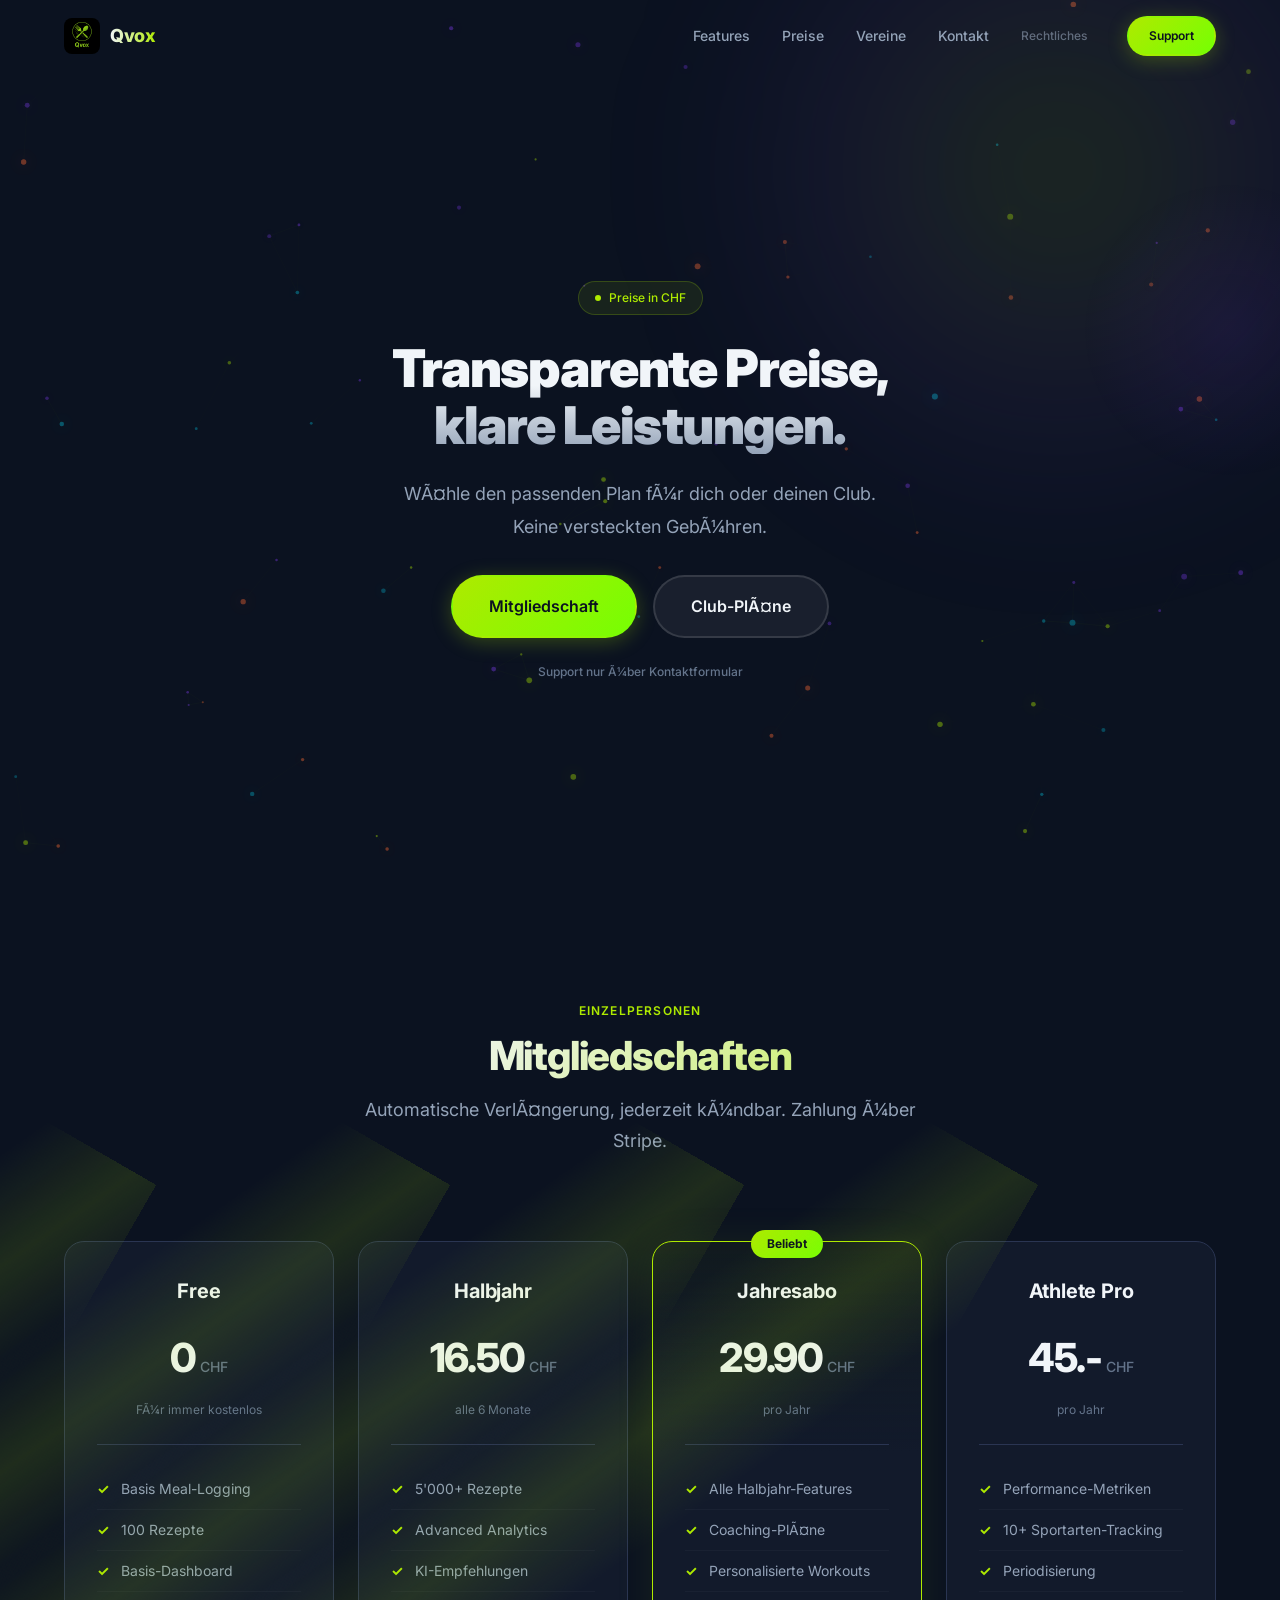
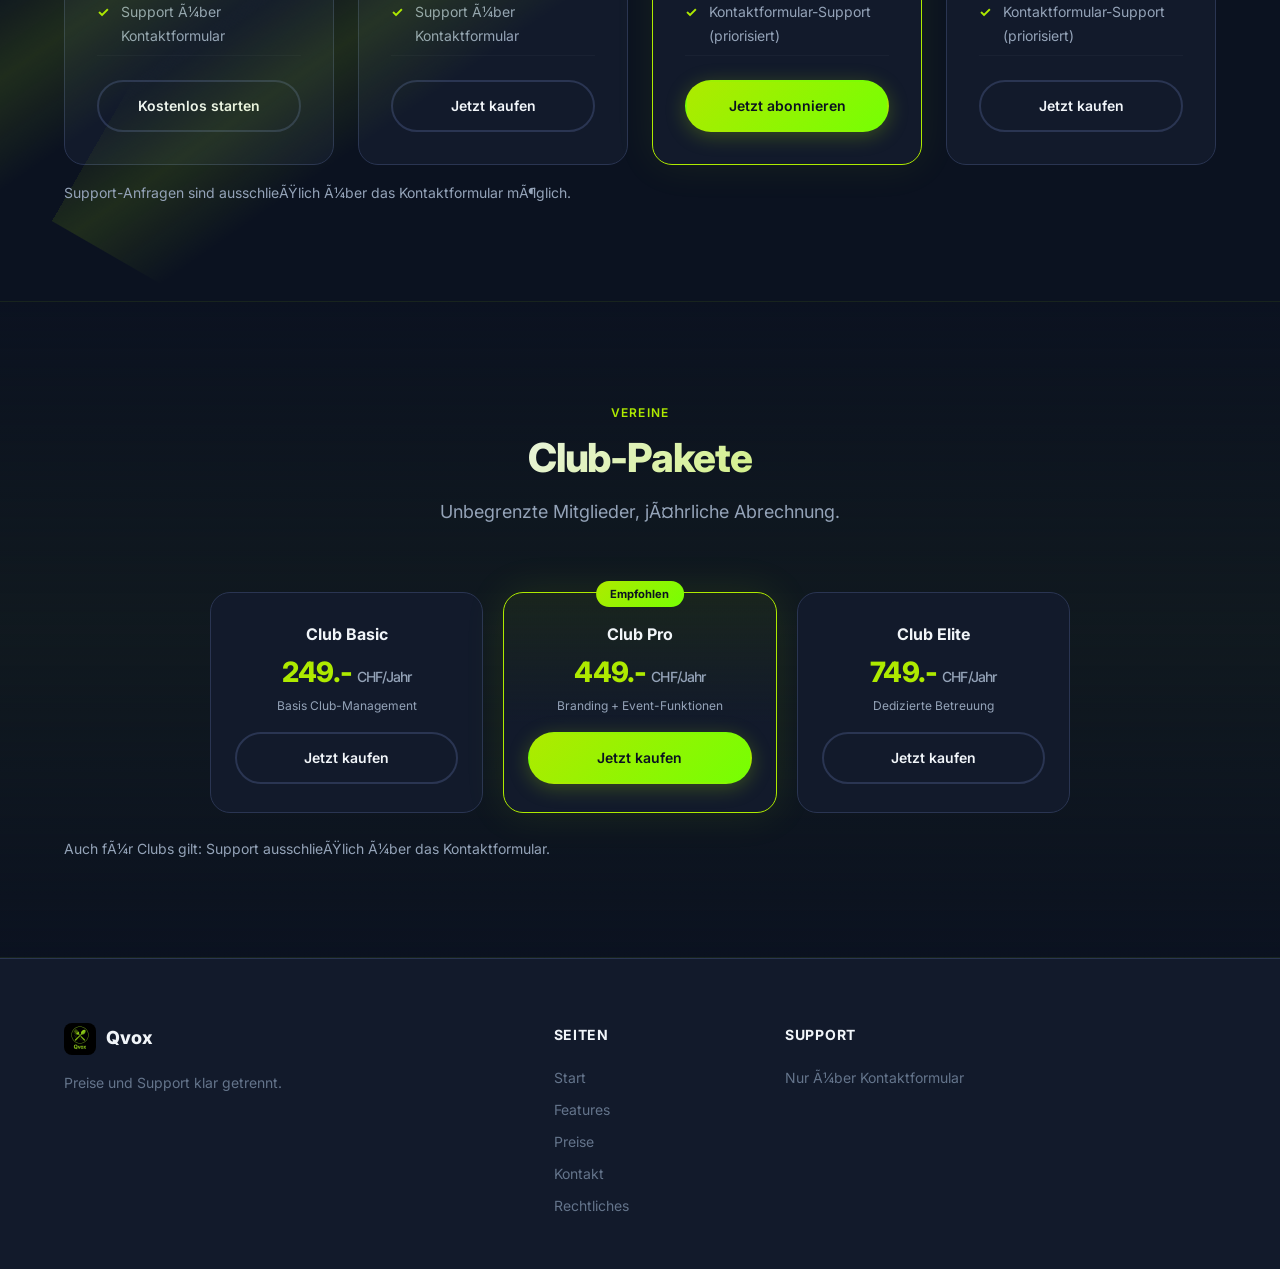
==== preise/index.html @ 5bddcb5d "Use clean /preise/ URL and redirect old preise.html" ====
﻿<!doctype html>
<html lang="de">
<head>
  <meta charset="utf-8" />
  <meta name="viewport" content="width=device-width,initial-scale=1" />
  <title>Qvox Preise - PlÃ¤ne fÃ¼r Einzelpersonen und Clubs</title>
  <meta name="description" content="Qvox PreisÃ¼bersicht mit Free, Jahresplan, Athlete Pro und Club-Paketen. Transparente CHF-Preise und Stripe-Zahlung." />
  <link rel="canonical" href="https://qvox.ch/preise/" />
  <link rel="apple-touch-icon" href="qvox_logo.png" />
  <link rel="preconnect" href="https://fonts.googleapis.com" />
  <link rel="preconnect" href="https://fonts.gstatic.com" crossorigin />
  <link href="https://fonts.googleapis.com/css2?family=Inter:wght@400;500;600;700;800;900&display=swap" rel="stylesheet" />
  <link rel="stylesheet" href="../styles.css" />
  <link rel="stylesheet" href="../styles-inline.css" />
</head>
<body>
<header class="header" id="top">
  <div class="container header__inner">
    <a href="../index.html" class="header__logo">
      <img src="../qvox_logo.png" alt="Qvox" class="header__logo-img" />
      <span class="header__logo-text">Qvox</span>
    </a>
    <nav class="header__nav" id="mainNav">
      <a href="../features.html">Features</a>
      <a href="../preise/">Preise</a>
      <a href="../index.html#clubs">Vereine</a>
      <a href="../kontakt.html">Kontakt</a>
      <a href="../rechtliches.html" class="nav-legal">Rechtliches</a>
    </nav>
    <a href="../kontakt.html#support-form" class="btn btn--sm btn--primary header__cta">Support</a>
    <button class="header__burger" id="navToggle" aria-label="MenÃ¼ Ã¶ffnen">
      <span></span><span></span><span></span>
    </button>
  </div>
</header>

<main>
<section class="hero">
  <div class="hero__bg-glow"></div>
  <div class="container hero__inner">
    <div class="hero__content">
      <span class="hero__badge"><span class="hero__badge-dot"></span>Preise in CHF</span>
      <h1 class="hero__title">Transparente Preise,<br>klare Leistungen.</h1>
      <p class="hero__sub">WÃ¤hle den passenden Plan fÃ¼r dich oder deinen Club. Keine versteckten GebÃ¼hren.</p>
      <div class="hero__actions">
        <a href="#membership" class="btn btn--primary btn--lg">Mitgliedschaft</a>
        <a href="#clubs" class="btn btn--ghost btn--lg">Club-PlÃ¤ne</a>
      </div>
      <p class="hero__trust">Support nur Ã¼ber Kontaktformular</p>
    </div>
  </div>
</section>

<section id="membership" class="pricing section">
  <div class="container">
    <div class="section__head reveal">
      <span class="section__eyebrow">Einzelpersonen</span>
      <h2 class="section__title">Mitgliedschaften</h2>
      <p class="section__sub">Automatische VerlÃ¤ngerung, jederzeit kÃ¼ndbar. Zahlung Ã¼ber Stripe.</p>
    </div>

    <div class="pricing__grid">
      <div class="price-card reveal">
        <div class="price-card__head">
          <h3>Free</h3>
          <div class="price-card__price"><span class="price-card__amount">0</span><span class="price-card__currency">CHF</span></div>
          <p class="price-card__period">FÃ¼r immer kostenlos</p>
        </div>
        <ul class="price-card__features">
          <li>Basis Meal-Logging</li>
          <li>100 Rezepte</li>
          <li>Basis-Dashboard</li>
          <li>Support Ã¼ber Kontaktformular</li>
        </ul>
        <a href="https://qvox.ch/app/" class="btn btn--outline btn--block">Kostenlos starten</a>
      </div>

      <div class="price-card reveal">
        <div class="price-card__head">
          <h3>Halbjahr</h3>
          <div class="price-card__price"><span class="price-card__amount">16.50</span><span class="price-card__currency">CHF</span></div>
          <p class="price-card__period">alle 6 Monate</p>
        </div>
        <ul class="price-card__features">
          <li>5'000+ Rezepte</li>
          <li>Advanced Analytics</li>
          <li>KI-Empfehlungen</li>
          <li>Support Ã¼ber Kontaktformular</li>
        </ul>
        <a href="https://buy.stripe.com/aFa7sE4rUcBccEdaPtfMA00" target="_blank" rel="noopener" class="btn btn--outline btn--block">Jetzt kaufen</a>
      </div>

      <div class="price-card price-card--featured reveal">
        <span class="price-card__badge">Beliebt</span>
        <div class="price-card__head">
          <h3>Jahresabo</h3>
          <div class="price-card__price"><span class="price-card__amount">29.90</span><span class="price-card__currency">CHF</span></div>
          <p class="price-card__period">pro Jahr</p>
        </div>
        <ul class="price-card__features">
          <li>Alle Halbjahr-Features</li>
          <li>Coaching-PlÃ¤ne</li>
          <li>Personalisierte Workouts</li>
          <li>Kontaktformular-Support (priorisiert)</li>
        </ul>
        <a href="https://buy.stripe.com/9B63co9MeeJk33D4r5fMA06" target="_blank" rel="noopener" class="btn btn--primary btn--block">Jetzt abonnieren</a>
      </div>

      <div class="price-card reveal">
        <div class="price-card__head">
          <h3>Athlete Pro</h3>
          <div class="price-card__price"><span class="price-card__amount">45.-</span><span class="price-card__currency">CHF</span></div>
          <p class="price-card__period">pro Jahr</p>
        </div>
        <ul class="price-card__features">
          <li>Performance-Metriken</li>
          <li>10+ Sportarten-Tracking</li>
          <li>Periodisierung</li>
          <li>Kontaktformular-Support (priorisiert)</li>
        </ul>
        <a href="https://buy.stripe.com/aFafZagaC30C5bLcXBfMA03" target="_blank" rel="noopener" class="btn btn--outline btn--block">Jetzt kaufen</a>
      </div>
    </div>

    <p class="pricing__support-note reveal">Support-Anfragen sind ausschlieÃŸlich Ã¼ber das Kontaktformular mÃ¶glich.</p>
  </div>
</section>

<section id="clubs" class="clubs section">
  <div class="container">
    <div class="section__head reveal">
      <span class="section__eyebrow">Vereine</span>
      <h2 class="section__title">Club-Pakete</h2>
      <p class="section__sub">Unbegrenzte Mitglieder, jÃ¤hrliche Abrechnung.</p>
    </div>

    <div class="clubs__pricing-cards">
      <div class="clubs__plan">
        <div class="clubs__plan-name">Club Basic</div>
        <div class="clubs__plan-price">249.- <span>CHF/Jahr</span></div>
        <div class="clubs__plan-sub">Basis Club-Management</div>
        <a href="https://buy.stripe.com/fZuaEQ1fIat48nX4r5fMA04" target="_blank" rel="noopener" class="btn btn--outline">Jetzt kaufen</a>
      </div>
      <div class="clubs__plan clubs__plan--featured">
        <div class="clubs__plan-badge">Empfohlen</div>
        <div class="clubs__plan-name">Club Pro</div>
        <div class="clubs__plan-price">449.- <span>CHF/Jahr</span></div>
        <div class="clubs__plan-sub">Branding + Event-Funktionen</div>
        <a href="https://buy.stripe.com/cNi14g3nQcBceMl3n1fMA05" target="_blank" rel="noopener" class="btn btn--primary">Jetzt kaufen</a>
      </div>
      <div class="clubs__plan">
        <div class="clubs__plan-name">Club Elite</div>
        <div class="clubs__plan-price">749.- <span>CHF/Jahr</span></div>
        <div class="clubs__plan-sub">Dedizierte Betreuung</div>
        <a href="https://buy.stripe.com/4gMaEQ9Me44G6fPe1FfMA01" target="_blank" rel="noopener" class="btn btn--outline">Jetzt kaufen</a>
      </div>
    </div>
    <p class="pricing__support-note reveal">Auch fÃ¼r Clubs gilt: Support ausschlieÃŸlich Ã¼ber das Kontaktformular.</p>
  </div>
</section>
</main>

<footer class="footer">
  <div class="container footer__inner">
    <div class="footer__brand">
      <a href="../index.html" class="footer__logo">
        <img src="../qvox_logo.png" alt="Qvox" class="footer__logo-img" />
        <span>Qvox</span>
      </a>
      <p class="footer__tagline">Preise und Support klar getrennt.</p>
    </div>
    <div class="footer__links">
      <div class="footer__col">
        <h4>Seiten</h4>
        <a href="../index.html">Start</a>
        <a href="../features.html">Features</a>
        <a href="../preise/">Preise</a>
        <a href="../kontakt.html">Kontakt</a>
        <a href="../rechtliches.html">Rechtliches</a>
      </div>
      <div class="footer__col">
        <h4>Support</h4>
        <a href="kontakt.html#support-form">Nur Ã¼ber Kontaktformular</a>
      </div>
    </div>
  </div>
</footer>

<script src="../script.js"></script>
</body>
</html>
---- styles.css ----
﻿/* ═══════════════════════════════════════════════════
  Qvox — Professional Landing Page Styles
   Inspired by YAZIO.com clean modern aesthetic
   ═══════════════════════════════════════════════════ */

/* ── Reset & Custom Properties ── */
*,*::before,*::after{box-sizing:border-box;margin:0;padding:0}

:root{
  /* Brand palette (from app_theme.dart) */
  --bg:        #0B1220;
  --surface:   #121A2B;
  --surface2:  #17213A;
  --outline:   #2A3552;
  --lime:      #AEEA00;
  --lime2:     #76FF03;
  --violet:    #7C3AED;
  --violet2:   #A855F7;
  --cyan:      #06B6D4;
  --cyan2:     #22D3EE;
  --danger:    #EF4444;
  --text:      #F1F5F9;
  --text2:     #94A3B8;
  --text3:     #64748B;

  /* Typography */
  --font: 'Inter', -apple-system, BlinkMacSystemFont, 'Segoe UI', sans-serif;
  --fs-xs:   .75rem;
  --fs-sm:   .875rem;
  --fs-base: 1rem;
  --fs-lg:   1.125rem;
  --fs-xl:   1.25rem;
  --fs-2xl:  1.5rem;
  --fs-3xl:  2rem;
  --fs-4xl:  2.5rem;
  --fs-5xl:  3.25rem;
  --fs-6xl:  4rem;

  /* Spacing */
  --container: 1200px;
  --gap: 1.5rem;
  --section-y: 6rem;

  /* Misc */
  --radius:   12px;
  --radius-lg: 20px;
  --radius-xl: 28px;
  --shadow:   0 4px 24px rgba(0,0,0,.3);
  --shadow-lg: 0 8px 48px rgba(0,0,0,.4);
  --transition: .3s cubic-bezier(.4,0,.2,1);
}

html{
  scroll-behavior:smooth;
  -webkit-font-smoothing:antialiased;
  -moz-osx-font-smoothing:grayscale;
}

body{
  font-family:var(--font);
  font-size:var(--fs-base);
  line-height:1.7;
  color:var(--text);
  background:var(--bg);
  overflow-x:hidden;
}

img{max-width:100%;height:auto;display:block}
a{color:var(--lime);text-decoration:none;transition:color var(--transition)}
a:hover{color:var(--lime2)}

.container{
  max-width:var(--container);
  margin:0 auto;
  padding:0 1.5rem;
}

/* ── Scroll Reveal ── */
.reveal{
  opacity:0;
  transform:translateY(30px);
  transition:opacity .7s cubic-bezier(.4,0,.2,1), transform .7s cubic-bezier(.4,0,.2,1);
}
.reveal.visible{
  opacity:1;
  transform:translateY(0);
}
.reveal--delay{transition-delay:.2s}

/* ── BUTTONS ── */
.btn{
  display:inline-flex;
  align-items:center;
  justify-content:center;
  gap:.5rem;
  font-family:var(--font);
  font-weight:600;
  font-size:var(--fs-sm);
  border:2px solid transparent;
  border-radius:50px;
  padding:.75rem 1.75rem;
  cursor:pointer;
  transition:all var(--transition);
  text-decoration:none;
  white-space:nowrap;
}
.btn--primary{
  background:linear-gradient(135deg,var(--lime),var(--lime2));
  color:var(--bg);
  border-color:transparent;
  box-shadow:0 4px 20px rgba(174,234,0,.25);
}
.btn--primary:hover{
  transform:translateY(-2px);
  box-shadow:0 8px 32px rgba(174,234,0,.4);
  color:var(--bg);
}
.btn--outline{
  background:transparent;
  color:var(--text);
  border-color:var(--outline);
}
.btn--outline:hover{
  border-color:var(--lime);
  color:var(--lime);
  transform:translateY(-2px);
}
.btn--ghost{
  background:rgba(255,255,255,.06);
  color:var(--text);
  border-color:rgba(255,255,255,.12);
  backdrop-filter:blur(8px);
}
.btn--ghost:hover{
  background:rgba(255,255,255,.12);
  border-color:rgba(255,255,255,.2);
  transform:translateY(-2px);
  color:var(--text);
}
.btn--lg{padding:1rem 2.25rem;font-size:var(--fs-base)}
.btn--sm{padding:.5rem 1.25rem;font-size:var(--fs-xs)}
.btn--block{width:100%;text-align:center}

/* ── HEADER ── */
.header{
  position:fixed;
  top:0;left:0;right:0;
  z-index:1000;
  padding:1rem 0;
  transition:all var(--transition);
}
.header.scrolled{
  background:rgba(11,18,32,.92);
  backdrop-filter:blur(20px) saturate(1.8);
  border-bottom:1px solid rgba(255,255,255,.06);
  padding:.75rem 0;
}
.header__inner{
  display:flex;
  align-items:center;
  justify-content:space-between;
  gap:2rem;
}
.header__logo{
  display:flex;
  align-items:center;
  gap:.625rem;
  text-decoration:none;
  flex-shrink:0;
}
.header__logo-img{
  width:36px;
  height:36px;
  border-radius:8px;
}
.header__logo-text{
  font-weight:800;
  font-size:var(--fs-lg);
  color:var(--text);
  letter-spacing:-.02em;
}
.accent{
  background:linear-gradient(135deg,var(--lime),var(--lime2));
  -webkit-background-clip:text;
  -webkit-text-fill-color:transparent;
  background-clip:text;
}
.header__nav{
  display:flex;
  align-items:center;
  gap:2rem;
  margin-left:auto;
}
.header__nav a{
  color:var(--text2);
  font-size:var(--fs-sm);
  font-weight:500;
  transition:color var(--transition);
  text-decoration:none;
}
.header__nav a:hover{color:var(--text)}
.nav-legal{opacity:.6;font-size:var(--fs-xs) !important}
.header__cta{margin-left:.5rem}

.header__burger{
  display:none;
  flex-direction:column;
  gap:5px;
  background:none;
  border:none;
  cursor:pointer;
  padding:4px;
  margin-left:auto;
  -webkit-tap-highlight-color:transparent;
}
.header__burger span{
  display:block;
  width:22px;height:2px;
  background:var(--text);
  border-radius:2px;
  transition:transform .35s cubic-bezier(.4,.01,.165,.99),
             opacity  .25s cubic-bezier(.4,.01,.165,.99);
  will-change:transform,opacity;
  transform-origin:center center;
}

/* ── HERO ── */
.hero{
  position:relative;
  min-height:100vh;
  display:flex;
  align-items:center;
  padding:8rem 0 4rem;
  overflow:hidden;
}
.hero__bg-glow{
  position:absolute;
  top:-20%;right:-10%;
  width:700px;height:700px;
  border-radius:50%;
  background:radial-gradient(circle,rgba(174,234,0,.12) 0%,rgba(124,58,237,.08) 50%,transparent 70%);
  filter:blur(80px);
  pointer-events:none;
  animation:glowPulse 8s ease-in-out infinite;
}
@keyframes glowPulse{
  0%,100%{transform:scale(1);opacity:.8}
  50%{transform:scale(1.15);opacity:1}
}
.hero__inner{
  display:grid;
  grid-template-columns:1fr 1fr;
  gap:4rem;
  align-items:center;
}
.hero__badge{
  display:inline-flex;
  align-items:center;
  gap:.5rem;
  background:rgba(174,234,0,.08);
  border:1px solid rgba(174,234,0,.2);
  padding:.375rem 1rem;
  border-radius:50px;
  font-size:var(--fs-xs);
  font-weight:500;
  color:var(--lime);
  margin-bottom:1.5rem;
}
.hero__badge-dot{
  width:6px;height:6px;
  background:var(--lime);
  border-radius:50%;
  animation:dotPulse 2s ease-in-out infinite;
}
@keyframes dotPulse{
  0%,100%{opacity:1}
  50%{opacity:.3}
}
.hero__title{
  font-size:var(--fs-5xl);
  font-weight:900;
  line-height:1.1;
  letter-spacing:-.03em;
  margin-bottom:1.5rem;
  background:linear-gradient(180deg,var(--text) 40%,var(--text2) 100%);
  -webkit-background-clip:text;
  -webkit-text-fill-color:transparent;
  background-clip:text;
}
.hero__sub{
  font-size:var(--fs-lg);
  color:var(--text2);
  max-width:520px;
  margin-bottom:2rem;
  line-height:1.8;
}
.hero__actions{
  display:flex;
  gap:1rem;
  flex-wrap:wrap;
  margin-bottom:1.5rem;
}
.hero__trust{
  font-size:var(--fs-xs);
  color:var(--text3);
  font-weight:500;
}

/* Phone Mockup */
.hero__phone{
  width:300px;
  margin:0 auto;
  background:linear-gradient(145deg,#1a2236,#0f1729);
  border-radius:32px;
  padding:10px;
  border:1px solid rgba(255,255,255,.08);
  box-shadow:
    0 24px 80px rgba(0,0,0,.5),
    0 0 0 1px rgba(255,255,255,.04),
    0 0 100px rgba(174,234,0,.04),
    inset 0 1px 0 rgba(255,255,255,.06);
  animation:phoneFloat 6s ease-in-out infinite;
  position:relative;
}
.hero__phone::before{
  content:'';
  position:absolute;
  top:10px;left:50%;transform:translateX(-50%);
  width:80px;height:22px;
  background:#0B1220;
  border-radius:0 0 14px 14px;
  z-index:5;
}
@keyframes phoneFloat{
  0%,100%{transform:translateY(0)}
  50%{transform:translateY(-14px)}
}
.hero__phone-screen{
  background:var(--bg);
  border-radius:24px;
  padding:1.25rem 1rem .75rem;
  min-height:560px;
  display:flex;
  flex-direction:column;
  gap:.75rem;
  overflow:hidden;
  position:relative;
}

/* Status Bar */
.phone-statusbar{
  display:flex;
  justify-content:space-between;
  align-items:center;
  font-size:10px;
  color:var(--text2);
  font-weight:600;
  padding:0 .25rem;
  margin-bottom:.25rem;
}
.phone-statusbar__icons{display:flex;gap:.5rem;align-items:center;font-size:9px}
.phone-signal{letter-spacing:-2px;font-size:7px}
.phone-wifi{font-size:8px}
.phone-battery{font-weight:700}

/* App Header */
.phone-app-header{
  display:flex;
  align-items:center;
  gap:.5rem;
  padding:0 .125rem;
}
.hero__phone-logo{
  width:28px;height:28px;
  border-radius:8px;
  box-shadow:0 2px 8px rgba(0,0,0,.3);
}
.phone-app-title{
  font-size:12px;
  color:var(--text2);
  font-weight:500;
}
.phone-app-title strong{color:var(--lime);font-weight:700}

/* Calorie Ring */
.phone-ring-section{
  position:relative;
  display:flex;
  align-items:center;
  justify-content:center;
  padding:.5rem 0 .25rem;
}
.phone-ring{filter:drop-shadow(0 0 12px rgba(174,234,0,.25))}
.phone-ring__progress{
  animation:ringDraw 2s ease-out forwards;
  stroke-dashoffset:327;
}
@keyframes ringDraw{to{stroke-dashoffset:92}}
.phone-ring-text{
  position:absolute;
  display:flex;flex-direction:column;align-items:center;
}
.phone-ring-val{
  font-size:22px;font-weight:800;color:var(--lime);
  letter-spacing:-.02em;
  line-height:1;
}
.phone-ring-lbl{
  font-size:9px;color:var(--text3);
  text-transform:uppercase;
  letter-spacing:.08em;
  font-weight:600;
}

/* Macro Row */
.phone-macro-row{
  display:flex;
  gap:.375rem;
}
.phone-macro{
  flex:1;
  background:var(--surface2);
  border-radius:10px;
  padding:.5rem .375rem;
  text-align:center;
}
.phone-macro-bar{
  height:3px;
  background:rgba(255,255,255,.06);
  border-radius:2px;
  overflow:hidden;
  margin-bottom:.375rem;
}
.phone-macro-bar__fill{
  height:100%;
  border-radius:2px;
  animation:barGrow 1.8s ease-out forwards;
  transform-origin:left;
}
.phone-macro-bar__fill[data-color="lime"]{background:linear-gradient(90deg,var(--lime),var(--lime2))}
.phone-macro-bar__fill[data-color="cyan"]{background:linear-gradient(90deg,var(--cyan),var(--cyan2))}
.phone-macro-bar__fill[data-color="violet"]{background:linear-gradient(90deg,var(--violet),var(--violet2))}
@keyframes barGrow{
  from{transform:scaleX(0)}
  to{transform:scaleX(1)}
}
.phone-macro__val{
  display:block;
  font-weight:700;
  font-size:11px;
  color:var(--text);
  line-height:1;
}
.phone-macro__lbl{
  font-size:8px;
  color:var(--text3);
  text-transform:uppercase;
  letter-spacing:.04em;
}

/* ═══ WATER TRACKER ═══ */
.phone-water{
  background:linear-gradient(145deg,rgba(56,189,248,.06),rgba(14,165,233,.03));
  border:1px solid rgba(56,189,248,.12);
  border-radius:14px;
  padding:.75rem;
  position:relative;
  overflow:hidden;
}
.phone-water::after{
  content:'';
  position:absolute;
  bottom:-20px;left:0;right:0;
  height:40px;
  background:linear-gradient(0deg,rgba(56,189,248,.06),transparent);
  pointer-events:none;
}
.phone-water__header{
  display:flex;
  align-items:center;
  gap:.375rem;
  margin-bottom:.5rem;
}
.phone-water__icon{font-size:14px}
.phone-water__title{
  font-size:11px;
  font-weight:700;
  color:var(--text);
  flex:1;
}
.phone-water__goal{
  font-size:9px;
  color:rgba(56,189,248,.8);
  font-weight:600;
  background:rgba(56,189,248,.08);
  padding:2px 6px;
  border-radius:20px;
}
.phone-water__amount{
  display:flex;
  align-items:baseline;
  gap:.25rem;
  margin-bottom:.625rem;
}
.phone-water__current{
  font-size:26px;
  font-weight:800;
  color:#38BDF8;
  letter-spacing:-.02em;
  line-height:1;
  text-shadow:0 0 20px rgba(56,189,248,.3);
}
.phone-water__unit{
  font-size:10px;
  color:rgba(56,189,248,.6);
  font-weight:600;
  text-transform:uppercase;
  letter-spacing:.04em;
}

/* Water Glasses */
.phone-water__glasses{
  display:flex;
  gap:3px;
  flex-wrap:wrap;
  margin-bottom:.5rem;
}
.water-glass{
  width:24px;height:28px;
  cursor:pointer;
  transition:all .25s ease;
  position:relative;
}
.water-glass svg{width:100%;height:100%}
.water-glass.filled{
  animation:glassAppear .4s ease backwards;
}
.water-glass.filled:nth-child(1){animation-delay:.1s}
.water-glass.filled:nth-child(2){animation-delay:.15s}
.water-glass.filled:nth-child(3){animation-delay:.2s}
.water-glass.filled:nth-child(4){animation-delay:.25s}
.water-glass.filled:nth-child(5){animation-delay:.3s}
.water-glass.filled:nth-child(6){animation-delay:.35s}
.water-glass.filled:nth-child(7){animation-delay:.4s}
@keyframes glassAppear{
  0%{opacity:0;transform:translateY(4px) scale(.8)}
  100%{opacity:1;transform:translateY(0) scale(1)}
}
.water-glass:hover{
  transform:translateY(-2px) scale(1.1);
  filter:brightness(1.2);
}
.water-glass.add-btn{
  opacity:.7;
  animation:pulseAdd 2s ease-in-out infinite;
}
@keyframes pulseAdd{
  0%,100%{opacity:.7}
  50%{opacity:1}
}

/* Wave Progress */
.phone-water__wave{
  height:5px;
  background:rgba(56,189,248,.08);
  border-radius:10px;
  overflow:hidden;
  margin-bottom:.375rem;
  position:relative;
}
.wave-bar{
  height:100%;
  width:var(--pct);
  background:linear-gradient(90deg,#0EA5E9,#38BDF8,#7DD3FC);
  border-radius:10px;
  position:relative;
  animation:waveGrow 1.5s ease-out forwards;
  transform-origin:left;
}
@keyframes waveGrow{from{transform:scaleX(0)}to{transform:scaleX(1)}}
.wave-bar::after{
  content:'';
  position:absolute;
  right:0;top:-1px;bottom:-1px;
  width:12px;
  background:radial-gradient(ellipse at right,rgba(125,211,252,.6),transparent);
  border-radius:50%;
  animation:wavePulse 1.5s ease-in-out infinite;
}
@keyframes wavePulse{0%,100%{opacity:.4}50%{opacity:1}}

.phone-water__food{
  font-size:8px;
  color:var(--text3);
  font-weight:500;
  position:relative;
  z-index:1;
}

/* ═══ ACTIVITIES ═══ */
.phone-activity{
  display:flex;
  flex-direction:column;
  gap:.375rem;
}
.phone-activity__header{
  display:flex;
  justify-content:space-between;
  align-items:center;
  padding:0 .125rem;
}
.phone-activity__title{
  font-size:12px;
  font-weight:700;
  color:var(--text);
}
.phone-activity__more{
  font-size:9px;
  color:var(--lime);
  font-weight:600;
  cursor:pointer;
}
.phone-activity__card{
  background:var(--surface2);
  border:1px solid rgba(255,255,255,.04);
  border-radius:10px;
  padding:.5rem .625rem;
  transition:all .25s ease;
}
.phone-activity__card:hover{
  border-color:rgba(174,234,0,.12);
  background:rgba(23,33,58,.8);
}
.phone-activity__card--thermo{
  border-color:rgba(255,165,0,.15);
  background:linear-gradient(135deg,rgba(255,165,0,.04),rgba(239,68,68,.03));
}
.phone-activity__card--thermo:hover{
  border-color:rgba(255,165,0,.3);
}
.phone-activity__row{
  display:flex;
  align-items:center;
  gap:.5rem;
}
.phone-activity__emoji{
  font-size:16px;
  width:28px;height:28px;
  background:rgba(255,255,255,.04);
  border-radius:8px;
  display:flex;align-items:center;justify-content:center;
  flex-shrink:0;
}
.phone-activity__info{
  flex:1;
  min-width:0;
}
.phone-activity__info strong{
  display:block;
  font-size:10px;
  font-weight:700;
  color:var(--text);
  line-height:1.2;
}
.phone-activity__info span{
  font-size:9px;
  color:var(--text3);
  font-weight:500;
}
.phone-activity__ring-mini{
  position:relative;
  display:flex;align-items:center;justify-content:center;
  flex-shrink:0;
}
.phone-activity__ring-mini span{
  position:absolute;
  font-size:8px;
  font-weight:800;
  color:var(--lime);
}
.phone-activity__badge-new{
  font-size:8px;
  font-weight:800;
  color:#0B1220;
  background:linear-gradient(135deg,#FF6B35,#FFA726);
  padding:2px 6px;
  border-radius:4px;
  text-transform:uppercase;
  letter-spacing:.04em;
  flex-shrink:0;
  animation:newBadge 2s ease-in-out infinite;
}
@keyframes newBadge{
  0%,100%{box-shadow:0 0 6px rgba(255,107,53,.3)}
  50%{box-shadow:0 0 14px rgba(255,107,53,.5)}
}

/* Bottom Nav */
.phone-bottom-nav{
  display:flex;
  justify-content:space-around;
  align-items:center;
  padding:.5rem 0 .25rem;
  border-top:1px solid rgba(255,255,255,.04);
  margin-top:auto;
}
.phone-bnav{
  font-size:14px;opacity:.4;cursor:pointer;
  transition:all .2s ease;
  padding:.25rem;
}
.phone-bnav.active{opacity:1}
.phone-bnav--add{
  width:28px;height:28px;
  background:linear-gradient(135deg,var(--lime),var(--lime2));
  border-radius:50%;
  display:flex;align-items:center;justify-content:center;
  font-size:16px;font-weight:700;
  color:var(--bg);
  opacity:1;
  box-shadow:0 2px 10px rgba(174,234,0,.3);
}

/* ═══ APP STORE BADGES ═══ */
.hero__stores{
  display:flex;
  gap:.75rem;
  flex-wrap:wrap;
  margin-top:1rem;
}
.store-badge{
  display:inline-flex;
  align-items:center;
  gap:.5rem;
  background:rgba(255,255,255,.06);
  border:1px solid rgba(255,255,255,.12);
  border-radius:10px;
  padding:.5rem 1rem;
  color:var(--text);
  text-decoration:none;
  transition:all .25s ease;
  backdrop-filter:blur(8px);
}
.store-badge:hover{
  background:rgba(255,255,255,.1);
  border-color:rgba(255,255,255,.2);
  transform:translateY(-2px);
  color:var(--text);
  box-shadow:0 4px 16px rgba(0,0,0,.3);
}
.store-badge small{
  display:block;
  font-size:8px;
  color:var(--text3);
  font-weight:500;
  line-height:1;
}
.store-badge strong{
  display:block;
  font-size:13px;
  font-weight:700;
  line-height:1.2;
}
.store-badge--dark{
  background:var(--bg);
  border-color:var(--outline);
}
.cta-banner__buttons{margin-bottom:1.5rem}
.cta-banner__stores{
  display:flex;
  gap:.75rem;
  justify-content:center;
  flex-wrap:wrap;
}

/* ── STATS BAR ── */
.stats{
  background:var(--surface);
  border-top:1px solid var(--outline);
  border-bottom:1px solid var(--outline);
  padding:3rem 0;
}
.stats__inner{
  display:grid;
  grid-template-columns:repeat(4,1fr);
  gap:2rem;
  text-align:center;
}
.stat__num{
  font-size:var(--fs-4xl);
  font-weight:800;
  color:var(--lime);
  letter-spacing:-.02em;
}
.stat__plus{
  font-size:var(--fs-2xl);
  font-weight:700;
  color:var(--lime);
}
.stat__label{
  display:block;
  font-size:var(--fs-sm);
  color:var(--text2);
  margin-top:.25rem;
  font-weight:500;
}

/* ── SECTION DEFAULTS ── */
.section{padding:var(--section-y) 0}
.section__head{text-align:center;margin-bottom:4rem}
.section__eyebrow{
  display:inline-block;
  font-size:var(--fs-xs);
  font-weight:600;
  text-transform:uppercase;
  letter-spacing:.1em;
  color:var(--lime);
  margin-bottom:.75rem;
}
.section__title{
  font-size:var(--fs-4xl);
  font-weight:800;
  letter-spacing:-.03em;
  line-height:1.15;
  margin-bottom:1rem;
}
.section__sub{
  font-size:var(--fs-lg);
  color:var(--text2);
  max-width:600px;
  margin:0 auto;
}

/* ── FEATURES ── */
.features{background:var(--bg)}
.features__grid{
  display:grid;
  grid-template-columns:repeat(3,1fr);
  gap:1.5rem;
}
.feature-card{
  background:var(--surface);
  border:1px solid var(--outline);
  border-radius:var(--radius-lg);
  padding:2rem;
  transition:all var(--transition);
}
.feature-card:hover{
  transform:translateY(-4px);
  border-color:rgba(174,234,0,.2);
  box-shadow:0 12px 40px rgba(0,0,0,.3);
}
.feature-card__icon{
  width:52px;height:52px;
  border-radius:var(--radius);
  display:flex;align-items:center;justify-content:center;
  margin-bottom:1.25rem;
}
.feature-card__icon--lime{background:rgba(174,234,0,.1);color:var(--lime)}
.feature-card__icon--violet{background:rgba(124,58,237,.1);color:var(--violet2)}
.feature-card__icon--cyan{background:rgba(6,182,212,.1);color:var(--cyan2)}
.feature-card h3{
  font-size:var(--fs-xl);
  font-weight:700;
  margin-bottom:.75rem;
  letter-spacing:-.01em;
}
.feature-card p{
  color:var(--text2);
  font-size:var(--fs-sm);
  line-height:1.7;
}

/* ── APP UPDATES FEED ── */
.updates{background:var(--surface)}
.updates__meta{
  text-align:center;
  color:var(--text3);
  font-size:var(--fs-sm);
  margin:-2rem auto 2rem;
}
.updates__card{
  border-color:rgba(174,234,0,.16);
  background:linear-gradient(180deg,rgba(174,234,0,.03),var(--surface));
}
.updates__chips{
  display:flex;
  gap:.5rem;
  margin-bottom:.75rem;
  flex-wrap:wrap;
}
.updates__chip{
  display:inline-flex;
  align-items:center;
  padding:.2rem .65rem;
  border-radius:999px;
  background:rgba(174,234,0,.12);
  border:1px solid rgba(174,234,0,.24);
  color:var(--lime);
  font-size:var(--fs-xs);
  font-weight:700;
  letter-spacing:.03em;
  text-transform:uppercase;
}
.updates__row{
  margin-top:1rem;
  display:flex;
  justify-content:space-between;
  gap:.75rem;
  color:var(--text3);
  font-size:var(--fs-xs);
}

/* ── HOW IT WORKS ── */
.how{background:var(--surface)}
.how__steps{
  display:flex;
  align-items:flex-start;
  justify-content:center;
  gap:0;
}
.how__step{
  text-align:center;
  flex:1;
  max-width:320px;
  padding:0 1.5rem;
}
.how__num{
  width:64px;height:64px;
  border-radius:50%;
  background:linear-gradient(135deg,var(--lime),var(--lime2));
  color:var(--bg);
  font-size:var(--fs-2xl);
  font-weight:800;
  display:flex;align-items:center;justify-content:center;
  margin:0 auto 1.25rem;
  box-shadow:0 4px 20px rgba(174,234,0,.25);
}
.how__step h3{
  font-size:var(--fs-xl);
  font-weight:700;
  margin-bottom:.75rem;
}
.how__step p{
  color:var(--text2);
  font-size:var(--fs-sm);
}
.how__connector{
  width:80px;
  height:2px;
  background:linear-gradient(90deg,var(--outline),var(--lime),var(--outline));
  margin-top:32px;
  flex-shrink:0;
}

/* ── PRICING ── */
.pricing{background:var(--bg)}
.pricing__toggle{
  display:flex;
  justify-content:center;
  gap:.5rem;
  margin-bottom:3rem;
  background:var(--surface);
  border-radius:50px;
  padding:.375rem;
  max-width:360px;
  margin-left:auto;
  margin-right:auto;
}
.pricing__tab{
  flex:1;
  padding:.625rem 1.25rem;
  border:none;
  border-radius:50px;
  background:transparent;
  color:var(--text2);
  font-family:var(--font);
  font-size:var(--fs-sm);
  font-weight:600;
  cursor:pointer;
  transition:all var(--transition);
}
.pricing__tab.active{
  background:linear-gradient(135deg,var(--lime),var(--lime2));
  color:var(--bg);
}
.pricing__panel{display:none}
.pricing__panel.active{display:block}

.pricing__grid{
  display:grid;
  grid-template-columns:repeat(4,1fr);
  gap:1.5rem;
  align-items:start;
}
.pricing__grid--3{
  grid-template-columns:repeat(3,1fr);
  max-width:960px;
  margin:0 auto;
}

.price-card{
  background:var(--surface);
  border:1px solid var(--outline);
  border-radius:var(--radius-lg);
  padding:2rem;
  position:relative;
  transition:all var(--transition);
  display:flex;
  flex-direction:column;
}
.price-card:hover{
  transform:translateY(-4px);
  box-shadow:0 12px 40px rgba(0,0,0,.3);
}
.price-card--featured{
  border-color:var(--lime);
  background:linear-gradient(180deg,rgba(174,234,0,.04) 0%,var(--surface) 40%);
  box-shadow:0 0 40px rgba(174,234,0,.08);
}
.price-card--featured:hover{
  box-shadow:0 0 60px rgba(174,234,0,.12),0 12px 40px rgba(0,0,0,.3);
}
.price-card__badge{
  position:absolute;
  top:-.75rem;
  left:50%;
  transform:translateX(-50%);
  background:linear-gradient(135deg,var(--lime),var(--lime2));
  color:var(--bg);
  font-size:var(--fs-xs);
  font-weight:700;
  padding:.25rem 1rem;
  border-radius:50px;
  white-space:nowrap;
}
.price-card__head{
  text-align:center;
  padding-bottom:1.5rem;
  border-bottom:1px solid var(--outline);
  margin-bottom:1.5rem;
}
.price-card__head h3{
  font-size:var(--fs-xl);
  font-weight:700;
  margin-bottom:1rem;
  letter-spacing:-.01em;
}
.price-card__price{
  display:flex;
  align-items:baseline;
  justify-content:center;
  gap:.25rem;
}
.price-card__amount{
  font-size:var(--fs-4xl);
  font-weight:800;
  letter-spacing:-.03em;
  color:var(--text);
}
.price-card__currency{
  font-size:var(--fs-sm);
  color:var(--text3);
  font-weight:500;
}
.price-card__period{
  font-size:var(--fs-xs);
  color:var(--text3);
  margin-top:.5rem;
}
.price-card__features{
  list-style:none;
  flex:1;
  margin-bottom:1.5rem;
}
.price-card__features li{
  padding:.5rem 0;
  padding-left:1.5rem;
  position:relative;
  font-size:var(--fs-sm);
  color:var(--text2);
  border-bottom:1px solid rgba(255,255,255,.03);
}
.price-card__features li::before{
  content:'✓';
  position:absolute;
  left:0;
  color:var(--lime);
  font-weight:700;
  font-size:var(--fs-sm);
}
.price-card__actions{
  display:flex;
  flex-direction:column;
  gap:.75rem;
  margin-top:auto;
}
.stripe-buy-embed{width:100%}
stripe-buy-button{display:block;width:100%}
.price-card__hint{
  font-size:var(--fs-xs);
  color:var(--text3);
  text-align:center;
}

/* ── COMPARISON TABLE ── */
.compare{
  margin-top:3rem;
  border:1px solid var(--outline);
  border-radius:var(--radius-lg);
  overflow:hidden;
}
.compare__toggle{
  display:flex;
  align-items:center;
  gap:.5rem;
  justify-content:center;
  padding:1rem;
  cursor:pointer;
  font-family:var(--font);
  font-size:var(--fs-sm);
  font-weight:600;
  color:var(--text2);
  background:var(--surface);
  transition:color var(--transition);
  list-style:none;
}
.compare__toggle:hover{color:var(--lime)}
.compare__toggle svg{transition:transform var(--transition)}
details[open] .compare__toggle svg{transform:rotate(180deg)}
.compare__body{overflow-x:auto;padding:1rem}
.compare__body table{
  width:100%;
  border-collapse:collapse;
  font-size:var(--fs-sm);
}
.compare__body th,.compare__body td{
  padding:.75rem 1rem;
  text-align:center;
  border-bottom:1px solid var(--outline);
  white-space:nowrap;
}
.compare__body th{
  background:var(--surface2);
  font-weight:600;
  color:var(--text);
  position:sticky;top:0;
}
.compare__body td:first-child{
  text-align:left;
  font-weight:500;
  color:var(--text);
}
.compare__body td{color:var(--text2)}
.compare__body tr:hover td{background:rgba(174,234,0,.03)}

/* ── TESTIMONIALS ── */
.testimonials{background:var(--surface)}
.testimonials__grid{
  display:grid;
  grid-template-columns:repeat(3,1fr);
  gap:1.5rem;
}
.testimonial{
  background:var(--bg);
  border:1px solid var(--outline);
  border-radius:var(--radius-lg);
  padding:2rem;
  transition:all var(--transition);
}
.testimonial:hover{
  border-color:rgba(174,234,0,.15);
  transform:translateY(-4px);
}
.testimonial__stars{
  color:#FFC800;
  font-size:var(--fs-lg);
  margin-bottom:1rem;
  letter-spacing:2px;
}
.testimonial p{
  color:var(--text2);
  font-size:var(--fs-sm);
  line-height:1.8;
  margin-bottom:1.25rem;
  font-style:italic;
}
.testimonial footer{
  display:flex;
  flex-direction:column;
  gap:.125rem;
}
.testimonial footer strong{
  color:var(--text);
  font-weight:600;
}
.testimonial footer span{
  font-size:var(--fs-xs);
  color:var(--text3);
}

/* ── FAQ ── */
.faq{background:var(--bg)}
.faq__list{
  max-width:720px;
  margin:0 auto;
}
.faq__item{
  border-bottom:1px solid var(--outline);
}
.faq__item summary{
  padding:1.25rem 0;
  font-size:var(--fs-lg);
  font-weight:600;
  color:var(--text);
  cursor:pointer;
  list-style:none;
  display:flex;
  align-items:center;
  justify-content:space-between;
  transition:color var(--transition);
}
.faq__item summary:hover{color:var(--lime)}
.faq__item summary::after{
  content:'+';
  font-size:var(--fs-2xl);
  color:var(--text3);
  font-weight:300;
  transition:transform var(--transition);
  flex-shrink:0;
  margin-left:1rem;
}
.faq__item[open] summary::after{
  content:'−';
  color:var(--lime);
}
.faq__item p{
  padding:0 0 1.25rem;
  color:var(--text2);
  font-size:var(--fs-sm);
  line-height:1.8;
}
.faq__item a{color:var(--lime)}

/* ── CTA BANNER ── */
.cta-banner{
  padding:var(--section-y) 0;
  background:linear-gradient(135deg,rgba(174,234,0,.06) 0%,rgba(124,58,237,.06) 50%,rgba(6,182,212,.06) 100%);
  border-top:1px solid var(--outline);
  border-bottom:1px solid var(--outline);
}
.cta-banner__inner{
  text-align:center;
  max-width:640px;
  margin:0 auto;
}
.cta-banner__inner h2{
  font-size:var(--fs-3xl);
  font-weight:800;
  line-height:1.2;
  margin-bottom:1rem;
}
.cta-banner__inner p{
  color:var(--text2);
  font-size:var(--fs-lg);
  margin-bottom:2rem;
}

/* ── CONTACT ── */
.contact{background:var(--bg)}
.contact__grid{
  display:grid;
  grid-template-columns:1fr 1fr;
  gap:3rem;
  align-items:start;
}
.contact__form{
  display:flex;
  flex-direction:column;
  gap:1.25rem;
}
.form-group label{
  display:block;
  font-size:var(--fs-sm);
  font-weight:600;
  color:var(--text2);
  margin-bottom:.5rem;
}
.form-group input,
.form-group textarea{
  width:100%;
  font-family:var(--font);
  font-size:var(--fs-base);
  padding:.875rem 1rem;
  background:var(--surface);
  border:1px solid var(--outline);
  border-radius:var(--radius);
  color:var(--text);
  transition:all var(--transition);
  outline:none;
}
.form-group input::placeholder,
.form-group textarea::placeholder{color:var(--text3)}
.form-group input:focus,
.form-group textarea:focus{
  border-color:var(--lime);
  box-shadow:0 0 0 3px rgba(174,234,0,.12);
}
.form-msg{
  font-size:var(--fs-sm);
  font-weight:500;
  min-height:1.25rem;
}
.form-msg.success{color:var(--lime)}
.form-msg.error{color:var(--danger)}
.contact__info{
  display:flex;
  flex-direction:column;
  gap:1.5rem;
}
.contact__info-card{
  background:var(--surface);
  border:1px solid var(--outline);
  border-radius:var(--radius-lg);
  padding:2rem;
}
.contact__info-card h3{
  font-size:var(--fs-xl);
  font-weight:700;
  margin-bottom:1rem;
}
.contact__info-card h4{
  font-size:var(--fs-base);
  font-weight:600;
  margin-bottom:.75rem;
  color:var(--lime);
}
.contact__info-card p{
  color:var(--text2);
  font-size:var(--fs-sm);
  line-height:1.8;
}

/* ── LEGAL ── */
.legal{background:var(--surface)}
.legal__tabs{
  display:flex;
  justify-content:center;
  gap:.5rem;
  margin-bottom:3rem;
  background:var(--bg);
  border-radius:50px;
  padding:.375rem;
  max-width:400px;
  margin-left:auto;
  margin-right:auto;
}
.legal__tab{
  flex:1;
  padding:.625rem 1rem;
  border:none;
  border-radius:50px;
  background:transparent;
  color:var(--text2);
  font-family:var(--font);
  font-size:var(--fs-sm);
  font-weight:600;
  cursor:pointer;
  transition:all var(--transition);
}
.legal__tab.active{
  background:var(--surface2);
  color:var(--text);
}
.legal__panel{display:none}
.legal__panel.active{display:block}
.legal__panel{
  max-width:800px;
  margin:0 auto;
}
.legal__panel h2{
  font-size:var(--fs-2xl);
  font-weight:700;
  margin-bottom:.5rem;
}
.legal__date{
  font-size:var(--fs-xs);
  color:var(--text3);
  margin-bottom:2rem;
}
.legal__panel h3{
  font-size:var(--fs-lg);
  font-weight:600;
  margin-top:2rem;
  margin-bottom:.75rem;
  color:var(--lime);
}
.legal__panel p{
  color:var(--text2);
  font-size:var(--fs-sm);
  line-height:1.8;
  margin-bottom:.75rem;
}
.legal__panel ul{
  margin:.5rem 0 1rem 1.25rem;
  color:var(--text2);
  font-size:var(--fs-sm);
  line-height:1.8;
}
.legal__panel li{margin-bottom:.25rem}
.legal__panel a{color:var(--lime)}
.legal-table{
  width:100%;
  border-collapse:collapse;
  margin:1rem 0;
  font-size:var(--fs-sm);
}
.legal-table td{
  padding:.75rem 1rem;
  border-bottom:1px solid var(--outline);
  color:var(--text2);
}
.legal-table td:first-child{
  font-weight:500;
  color:var(--text);
}

/* ── FOOTER ── */
.footer{
  background:var(--surface);
  border-top:1px solid var(--outline);
  padding:4rem 0 0;
}
.footer__inner{
  display:grid;
  grid-template-columns:2fr 3fr;
  gap:3rem;
  padding-bottom:3rem;
}
.footer__logo{
  display:flex;
  align-items:center;
  gap:.625rem;
  text-decoration:none;
  font-weight:800;
  font-size:var(--fs-lg);
  color:var(--text);
  margin-bottom:1rem;
}
.footer__logo-img{
  width:32px;height:32px;
  border-radius:8px;
}
.footer__tagline{
  color:var(--text3);
  font-size:var(--fs-sm);
  max-width:300px;
  line-height:1.7;
}
.footer__links{
  display:grid;
  grid-template-columns:repeat(3,1fr);
  gap:2rem;
}
.footer__col h4{
  font-size:var(--fs-sm);
  font-weight:700;
  color:var(--text);
  margin-bottom:1rem;
  text-transform:uppercase;
  letter-spacing:.05em;
}
.footer__col a{
  display:block;
  color:var(--text3);
  font-size:var(--fs-sm);
  padding:.25rem 0;
  transition:color var(--transition);
  text-decoration:none;
}
.footer__col a:hover{color:var(--lime)}
.footer__bottom{
  border-top:1px solid var(--outline);
  padding:1.5rem 0;
}
.footer__bottom p{
  font-size:var(--fs-xs);
  color:var(--text3);
  text-align:center;
}

/* ═══════════════════════════════════════════════════
   CHEFPILOT SECTION
   ═══════════════════════════════════════════════════ */
.chefpilot{background:var(--bg);position:relative;overflow:hidden}
.chefpilot::before{
  content:'';
  position:absolute;
  top:10%;left:-15%;
  width:600px;height:600px;
  border-radius:50%;
  background:radial-gradient(circle,rgba(255,107,53,.06),transparent 70%);
  filter:blur(80px);
  pointer-events:none;
}
.chefpilot__showcase{
  display:grid;
  grid-template-columns:1fr 1fr;
  gap:4rem;
  align-items:center;
}

/* ChefPilot Features */
.chefpilot__features{display:flex;flex-direction:column;gap:1.5rem}
.cp-feature{
  display:flex;
  gap:1rem;
  align-items:flex-start;
  padding:1.25rem;
  background:var(--surface);
  border:1px solid var(--outline);
  border-radius:var(--radius-lg);
  transition:all var(--transition);
}
.cp-feature:hover{
  border-color:rgba(255,165,0,.2);
  transform:translateX(4px);
  box-shadow:0 8px 32px rgba(0,0,0,.2);
}
.cp-feature__icon{
  font-size:28px;
  width:48px;height:48px;
  background:rgba(255,165,0,.08);
  border-radius:12px;
  display:flex;align-items:center;justify-content:center;
  flex-shrink:0;
}
.cp-feature h4{
  font-size:var(--fs-base);
  font-weight:700;
  margin-bottom:.375rem;
  color:var(--text);
}
.cp-feature p{
  font-size:var(--fs-sm);
  color:var(--text2);
  line-height:1.6;
}

/* ChefPilot Phone Mockup */
.hero__phone--cp{
  width:270px;
}
.hero__phone--cp .hero__phone-screen{
  min-height:480px;
  padding:1rem;
}
.cp-screen{
  display:flex;
  flex-direction:column;
  gap:.75rem;
  width:100%;
}
.cp-screen__header{
  display:flex;
  align-items:center;
  justify-content:space-between;
  padding-top:.5rem;
}
.cp-screen__back{
  font-size:14px;
  color:var(--text2);
  cursor:pointer;
}
.cp-screen__title{
  font-size:13px;
  font-weight:700;
  color:var(--text);
}
.cp-screen__step{
  font-size:9px;
  font-weight:600;
  color:#FF6B35;
  background:rgba(255,107,53,.1);
  padding:2px 8px;
  border-radius:20px;
}
.cp-screen__recipe{
  font-size:15px;
  font-weight:800;
  color:var(--text);
  text-align:center;
  line-height:1.2;
}

/* ChefPilot Pot Visual */
.cp-screen__visual{
  display:flex;
  justify-content:center;
  align-items:center;
  padding:1rem 0;
}
.cp-pot{position:relative;width:100px;height:80px}
.cp-pot__body{
  position:absolute;
  bottom:0;left:50%;transform:translateX(-50%);
  width:86px;height:60px;
  background:linear-gradient(180deg,#3a3f4a,#2a2f3a);
  border-radius:8px 8px 20px 20px;
  border:2px solid #4a4f5a;
  overflow:hidden;
  box-shadow:0 6px 20px rgba(0,0,0,.4);
}
.cp-pot__liquid{
  position:absolute;
  bottom:0;left:0;right:0;
  height:55%;
  background:linear-gradient(0deg,rgba(255,107,53,.3),rgba(255,165,0,.15));
  animation:potBubble 3s ease-in-out infinite;
}
@keyframes potBubble{
  0%,100%{height:55%}
  50%{height:60%}
}
.cp-pot__blade{
  position:absolute;
  bottom:8px;left:50%;transform:translateX(-50%);
  width:20px;height:20px;
  border:2px solid rgba(255,255,255,.15);
  border-radius:50%;
  animation:bladeSpin 1s linear infinite;
}
@keyframes bladeSpin{to{transform:translateX(-50%) rotate(360deg)}}
.cp-pot__steam{
  position:absolute;
  width:6px;
  border-radius:3px;
  background:rgba(255,255,255,.08);
  animation:steamRise 2s ease-out infinite;
}
.steam-1{left:20%;height:16px;top:-14px;animation-delay:0s}
.steam-2{left:50%;height:20px;top:-18px;animation-delay:.5s}
.steam-3{left:72%;height:14px;top:-12px;animation-delay:1s}
@keyframes steamRise{
  0%{opacity:0;transform:translateY(0) scaleY(.5)}
  30%{opacity:.6}
  100%{opacity:0;transform:translateY(-18px) scaleY(1.2)}
}

/* ChefPilot Params */
.cp-screen__params{
  display:grid;
  grid-template-columns:repeat(4,1fr);
  gap:.375rem;
}
.cp-param{
  text-align:center;
  background:var(--surface2);
  border-radius:8px;
  padding:.5rem .25rem;
}
.cp-param__val{
  display:block;
  font-size:12px;
  font-weight:800;
  color:var(--text);
  line-height:1.2;
}
.cp-param__lbl{
  font-size:8px;
  color:var(--text3);
  text-transform:uppercase;
  letter-spacing:.04em;
}

/* ChefPilot Progress */
.cp-screen__progress{margin:.25rem 0}
.cp-progress-bar{
  height:4px;
  background:var(--surface2);
  border-radius:4px;
  overflow:hidden;
}
.cp-progress-bar__fill{
  height:100%;
  background:linear-gradient(90deg,#FF6B35,#FFA726);
  border-radius:4px;
  animation:barGrow 2s ease-out forwards;
  transform-origin:left;
}

.cp-screen__instruction{
  font-size:10px;
  color:var(--text2);
  line-height:1.5;
  text-align:center;
  padding:0 .25rem;
}

/* ═══ NUTRI-SPARK MASCOT ═══ */
.cp-screen__mascot{
  display:flex;
  align-items:center;
  gap:.5rem;
  background:linear-gradient(135deg,rgba(6,182,212,.06),rgba(174,234,0,.04));
  border:1px solid rgba(6,182,212,.12);
  border-radius:10px;
  padding:.5rem .75rem;
}
.nutri-spark{
  width:32px;height:32px;
  position:relative;
  flex-shrink:0;
  animation:sparkHover 3s ease-in-out infinite;
}
@keyframes sparkHover{
  0%,100%{transform:translateY(0)}
  50%{transform:translateY(-3px)}
}
.spark-body{
  width:24px;height:24px;
  margin:4px auto 0;
  background:linear-gradient(135deg,var(--cyan),var(--lime));
  border-radius:50% 50% 50% 50% / 60% 60% 40% 40%;
  box-shadow:0 0 12px rgba(6,182,212,.4),0 0 24px rgba(174,234,0,.2);
  position:relative;
}
.spark-eye{
  position:absolute;
  width:4px;height:5px;
  background:#fff;
  border-radius:50%;
  top:9px;
}
.spark-eye--l{left:8px}
.spark-eye--r{left:16px}
.spark-glow{
  position:absolute;
  top:50%;left:50%;
  transform:translate(-50%,-50%);
  width:40px;height:40px;
  border-radius:50%;
  background:radial-gradient(circle,rgba(6,182,212,.15),transparent 70%);
  animation:sparkGlow 2s ease-in-out infinite;
}
@keyframes sparkGlow{
  0%,100%{transform:translate(-50%,-50%) scale(1);opacity:.6}
  50%{transform:translate(-50%,-50%) scale(1.3);opacity:1}
}
.cp-screen__mascot-text{
  font-size:10px;
  font-weight:600;
  color:var(--cyan2);
  line-height:1.3;
}

/* ═══════════════════════════════════════════════════
   ULTRA-PREMIUM ANIMATIONS (v2)
   ═══════════════════════════════════════════════════ */

/* ── Enhanced Reveal Variants ── */
.reveal--left{
  opacity:0;
  transform:translateX(-60px);
}
.reveal--left.visible{
  opacity:1;
  transform:translateX(0);
}
.reveal--right{
  opacity:0;
  transform:translateX(60px);
}
.reveal--right.visible{
  opacity:1;
  transform:translateX(0);
}
.reveal--scale{
  opacity:0;
  transform:scale(.85);
}
.reveal--scale.visible{
  opacity:1;
  transform:scale(1);
}
.reveal--rotate{
  opacity:0;
  transform:translateY(30px) rotate(-3deg);
}
.reveal--rotate.visible{
  opacity:1;
  transform:translateY(0) rotate(0);
}

/* ── Panel Slide-Up ── */
@keyframes fadeSlideUp{
  from{opacity:0;transform:translateY(24px)}
  to{opacity:1;transform:translateY(0)}
}

/* ── How-Steps Number Pop ── */
@keyframes numPop{
  0%{transform:scale(0);opacity:0}
  60%{transform:scale(1.3);opacity:1}
  80%{transform:scale(.9)}
  100%{transform:scale(1)}
}
.how__num{
  transform:scale(0);
  opacity:0;
}

/* ── Title Animate ── */
.title-animate{
  animation:titleSlideIn .9s cubic-bezier(.16,1,.3,1) forwards;
}
@keyframes titleSlideIn{
  0%{opacity:0;transform:translateY(40px) scale(.96);filter:blur(8px)}
  100%{opacity:1;transform:translateY(0) scale(1);filter:blur(0)}
}

/* ── Feature Cards Glow Border on Hover ── */
.feature-card{
  position:relative;
  overflow:hidden;
  transition:all .4s cubic-bezier(.4,0,.2,1);
  will-change:transform;
}
.feature-card::before{
  content:'';
  position:absolute;
  inset:-2px;
  border-radius:inherit;
  background:conic-gradient(transparent,var(--lime),transparent,var(--violet),transparent);
  opacity:0;
  transition:opacity .5s ease;
  z-index:-1;
  animation:borderRotate 4s linear infinite;
}
.feature-card:hover::before{
  opacity:.3;
}
@keyframes borderRotate{
  to{transform:rotate(360deg)}
}

/* ── Feature Card Icon Pulse ── */
.feature-card:hover .feature-card__icon{
  animation:iconPulse .5s ease;
}
@keyframes iconPulse{
  0%{transform:scale(1)}
  50%{transform:scale(1.2) rotate(5deg)}
  100%{transform:scale(1)}
}

/* ── Price Card Shine Sweep ── */
.price-card{
  position:relative;
  overflow:hidden;
  transition:all .4s cubic-bezier(.4,0,.2,1);
  will-change:transform;
}
.price-card::after{
  content:'';
  position:absolute;
  top:-50%;left:-50%;
  width:200%;height:200%;
  background:linear-gradient(
    115deg,
    transparent 40%,
    rgba(174,234,0,.06) 45%,
    rgba(174,234,0,.12) 50%,
    rgba(174,234,0,.06) 55%,
    transparent 60%
  );
  transform:translateX(-100%) rotate(30deg);
  transition:none;
  pointer-events:none;
  z-index:1;
}
.price-card:hover::after{
  animation:shineSweep .8s ease forwards;
}
.price-card:hover{
  transform:translateY(-8px) scale(1.01);
  box-shadow:0 20px 60px rgba(0,0,0,.4), 0 0 30px rgba(174,234,0,.06);
}
@keyframes shineSweep{
  to{transform:translateX(100%) rotate(30deg)}
}

/* ── Price Card Popular Glow ── */
.price-card--popular{
  overflow:hidden;
}
.price-card--popular::before{
  content:'';
  position:absolute;
  top:-2px;left:-2px;right:-2px;bottom:-2px;
  border-radius:inherit;
  background:conic-gradient(
    var(--lime),var(--cyan),var(--violet),var(--lime)
  );
  z-index:-1;
  opacity:.5;
  animation:borderRotate 3s linear infinite;
}

/* ── Stats Glow Number ── */
.stat__num{
  text-shadow:0 0 20px rgba(174,234,0,.2);
  transition:text-shadow .3s ease;
}
.stat:hover .stat__num{
  text-shadow:0 0 30px rgba(174,234,0,.4), 0 0 60px rgba(174,234,0,.15);
}

/* ── Testimonial Card Hover ── */
.testimonial{
  transition:all .4s cubic-bezier(.4,0,.2,1);
}
.testimonial:hover{
  transform:translateY(-4px);
  box-shadow:0 16px 48px rgba(0,0,0,.35), 0 0 20px rgba(174,234,0,.04);
}

/* ── Section Title Gradient Text ── */
.section__title{
  background:linear-gradient(135deg, var(--text) 30%, var(--lime) 100%);
  -webkit-background-clip:text;
  -webkit-text-fill-color:transparent;
  background-clip:text;
}

/* ── ChefPilot Feature Hover ── */
.cp-feature{
  transition:all .35s cubic-bezier(.4,0,.2,1);
  will-change:transform;
  position:relative;
}
.cp-feature:hover{
  transform:translateX(8px);
  box-shadow:0 8px 32px rgba(0,0,0,.3), -4px 0 12px rgba(255,107,53,.08);
}
.cp-feature:hover .cp-feature__ico{
  transform:scale(1.15) rotate(-5deg);
  box-shadow:0 0 20px rgba(255,107,53,.2);
}

/* ── CTA Banner Pulse Background ── */
.cta-banner{
  position:relative;
  overflow:hidden;
}
.cta-banner::before{
  content:'';
  position:absolute;
  top:50%;left:50%;
  width:800px;height:800px;
  transform:translate(-50%,-50%);
  background:radial-gradient(circle, rgba(174,234,0,.06) 0%, transparent 60%);
  animation:ctaPulse 4s ease-in-out infinite;
  pointer-events:none;
}
@keyframes ctaPulse{
  0%,100%{transform:translate(-50%,-50%) scale(1);opacity:.5}
  50%{transform:translate(-50%,-50%) scale(1.3);opacity:.8}
}

/* ── Button Ripple Effect ── */
.btn--primary{
  position:relative;
  overflow:hidden;
}
.btn--primary::after{
  content:'';
  position:absolute;
  top:50%;left:50%;
  width:0;height:0;
  border-radius:50%;
  background:rgba(255,255,255,.3);
  transform:translate(-50%,-50%);
  transition:width .5s ease, height .5s ease, opacity .5s ease;
  opacity:0;
}
.btn--primary:active::after{
  width:300px;height:300px;
  opacity:0;
  transition:0s;
}

/* ── Hero Badge Entrance ── */
.hero__badge{
  animation:badgeIn .6s .2s cubic-bezier(.34,1.56,.64,1) both;
}
@keyframes badgeIn{
  from{opacity:0;transform:translateY(-20px) scale(.8)}
  to{opacity:1;transform:translateY(0) scale(1)}
}

/* ── Hero Sub Entrance ── */
.hero__sub{
  animation:subIn .7s .4s ease both;
}
@keyframes subIn{
  from{opacity:0;transform:translateY(20px)}
  to{opacity:1;transform:translateY(0)}
}

/* ── Hero Actions Stagger ── */
.hero__actions{
  animation:actionsIn .7s .6s ease both;
}
@keyframes actionsIn{
  from{opacity:0;transform:translateY(16px)}
  to{opacity:1;transform:translateY(0)}
}

/* ── Store Badges Stagger ── */
.hero__stores{
  animation:storesIn .7s .8s ease both;
}
@keyframes storesIn{
  from{opacity:0;transform:translateY(16px)}
  to{opacity:1;transform:translateY(0)}
}

/* ── FAQ Accordion Style ── */
.faq__q{
  transition:all .3s ease;
}
.faq__q:hover{
  background:rgba(174,234,0,.03);
  border-color:rgba(174,234,0,.15);
}
.faq__icon{
  transition:transform .4s cubic-bezier(.34,1.56,.64,1);
}
.faq__q.open .faq__icon{
  transform:rotate(45deg);
}

/* ── Scroll Progress Bar Glow ── */
.scroll-progress{
  box-shadow:0 0 10px rgba(174,234,0,.3), 0 0 20px rgba(124,58,237,.2);
}

/* ── Floating Decoration Orbs ── */
.hero::after{
  content:'';
  position:absolute;
  width:300px;height:300px;
  border-radius:50%;
  background:radial-gradient(circle, rgba(124,58,237,.08) 0%, transparent 70%);
  top:20%;right:-100px;
  animation:orbFloat 8s ease-in-out infinite;
  pointer-events:none;
  z-index:0;
}
@keyframes orbFloat{
  0%,100%{transform:translate(0,0) scale(1)}
  33%{transform:translate(-30px,30px) scale(1.1)}
  66%{transform:translate(20px,-20px) scale(.95)}
}

/* ── Contact Form Input Focus ── */
.form-group input:focus,
.form-group textarea:focus,
.form-group select:focus{
  box-shadow:0 0 0 3px rgba(174,234,0,.15), 0 4px 16px rgba(0,0,0,.2);
  border-color:var(--lime);
  transform:translateY(-1px);
}

/* ── Footer Link Hover ── */
.footer__links a{
  transition:all .25s ease;
  position:relative;
}
.footer__links a::after{
  content:'';
  position:absolute;
  bottom:-2px;left:0;
  width:0;height:1px;
  background:var(--lime);
  transition:width .3s ease;
}
.footer__links a:hover::after{
  width:100%;
}

/* ── Comparison Table Row Hover ── */
.comparison tr{
  transition:background .25s ease;
}
.comparison tbody tr:hover{
  background:rgba(174,234,0,.03);
}

/* ── Smooth Loading ── */
@keyframes pageIn{
  from{opacity:0}
  to{opacity:1}
}
body{
  animation:pageIn .6s ease;
}

/* ── Gradient Shimmer on Logo ── */
.header__logo-text{
  background:linear-gradient(90deg, var(--text), var(--lime), var(--text));
  background-size:200% auto;
  -webkit-background-clip:text;
  -webkit-text-fill-color:transparent;
  background-clip:text;
  animation:shimmer 6s ease-in-out infinite;
}
@keyframes shimmer{
  0%,100%{background-position:0% center}
  50%{background-position:200% center}
}

/* ═══════════════════════════════════════════════════
   RESPONSIVE
   ═══════════════════════════════════════════════════ */

@media(max-width:1024px){
  :root{--fs-5xl:2.5rem;--fs-4xl:2rem;--fs-3xl:1.75rem;--section-y:4rem}
  .hero__inner{grid-template-columns:1fr;text-align:center}
  .hero__sub{margin-left:auto;margin-right:auto}
  .hero__actions{justify-content:center}
  .hero__stores{justify-content:center}
  .hero__visual{order:-1}
  .hero__phone{width:260px}
  .features__grid{grid-template-columns:repeat(2,1fr)}
  .pricing__grid{grid-template-columns:repeat(2,1fr)}
  .pricing__grid--3{grid-template-columns:repeat(2,1fr);max-width:100%}
  .testimonials__grid{grid-template-columns:1fr}
  .contact__grid{grid-template-columns:1fr}
  .footer__inner{grid-template-columns:1fr}
  .footer__links{grid-template-columns:repeat(4,1fr)}
  .chefpilot__showcase{grid-template-columns:1fr;gap:2rem}
  .chefpilot__phone{order:-1;display:flex;justify-content:center}
  
  /* Showcase: smaller phones at 1024px */
  .phone-slide{width:220px}
  .phones-track{gap:1rem}
}

/* ── CALCULATOR & TOOLS ── */
.tools{background:linear-gradient(to bottom,var(--surface),var(--surface2))}

.tools__grid{
  display:grid;
  grid-template-columns:repeat(auto-fit,minmax(280px,1fr));
  gap:2rem;
  margin-top:2rem
}

.tool-card{
  background:var(--surface2);
  border:1px solid var(--outline);
  border-radius:var(--radius-lg);
  padding:1.5rem;
  transition:all var(--transition);
  cursor:default
}

.tool-card:hover{
  border-color:var(--lime);
  box-shadow:0 0 30px rgba(174,234,0,.15)
}

.tool-card__title{
  font-size:var(--fs-lg);
  margin-bottom:1rem;
  color:var(--text);
  font-weight:600
}

.tool-card__form{
  display:flex;
  flex-direction:column;
  gap:0.75rem;
  margin-bottom:1rem
}

.tool-input-group{
  display:flex;
  flex-direction:column;
  gap:0.3rem
}

.tool-input-group label{
  font-size:var(--fs-sm);
  color:var(--text2);
  font-weight:500
}

.tool-input-group input,
.tool-input-group select{
  background:var(--bg);
  border:1px solid var(--outline);
  border-radius:var(--radius);
  padding:0.6rem 0.8rem;
  color:var(--text);
  font-family:var(--font);
  font-size:var(--fs-sm);
  transition:border-color var(--transition)
}

.tool-input-group input:focus,
.tool-input-group select:focus{
  outline:none;
  border-color:var(--lime)
}

.calc-btn{margin-top:0.5rem}

.tool-result{
  background:linear-gradient(135deg,rgba(174,234,0,.1),rgba(118,255,3,.05));
  border-left:3px solid var(--lime);
  padding:1rem;
  border-radius:var(--radius);
  animation:slideInUp .3s ease-out
}

.result-value{
  font-size:var(--fs-2xl);
  font-weight:700;
  color:var(--lime);
  margin-bottom:0.25rem
}

.result-num{font-size:var(--fs-3xl);font-weight:800}

.result-label{
  font-size:var(--fs-sm);
  color:var(--text2);
  margin-bottom:0.5rem
}

.result-category{
  font-size:var(--fs-sm);
  color:var(--lime);
  font-weight:600
}

.result-info{
  margin-top:0.75rem;
  padding-top:0.75rem;
  border-top:1px solid var(--outline);
  color:var(--text2);
  font-size:var(--fs-xs)
}

/* ── NUTRITION TABLE ── */
.table-section{background:var(--surface)}

.table-wrapper{
  overflow-x:auto;
  border-radius:var(--radius-lg);
  border:1px solid var(--outline);
  margin-top:2rem
}

.nutrition-table{
  width:100%;
  border-collapse:collapse;
  background:var(--surface2)
}

.nutrition-table th{
  background:linear-gradient(to right,var(--outline),var(--outline) 50%, transparent);
  color:var(--text);
  font-weight:600;
  padding:1rem;
  text-align:left;
  font-size:var(--fs-sm);
  position:sticky;
  top:0
}

.nutrition-table td{
  padding:0.8rem 1rem;
  border-bottom:1px solid var(--outline);
  font-size:var(--fs-sm);
  color:var(--text)
}

.nutrition-table tr:hover{
  background:rgba(174,234,0,.05)
}

.nutrition-table tr:last-child td{
  border-bottom:none
}

.nutrition-table tbody tr[style*="background"]{ background:var(--bg)!important}
.nutrition-table tbody tr[style*="background"] td{color:var(--lime);font-weight:600}

/* ── PERMISSIONS MODAL ── */
.modal{
  display:flex;
  position:fixed;
  top:0;
  left:0;
  width:100%;
  height:100%;
  z-index:9999;
  align-items:center;
  justify-content:center;
  background:rgba(0,0,0,.6);
  backdrop-filter:blur(4px);
  animation:fadeIn .2s ease-out
}

.modal__overlay{
  position:absolute;
  top:0;
  left:0;
  width:100%;
  height:100%;
  cursor:pointer
}

.modal__content{
  position:relative;
  background:var(--surface2);
  border:1px solid var(--outline);
  border-radius:var(--radius-xl);
  padding:2rem;
  max-width:500px;
  max-height:85vh;
  overflow-y:auto;
  z-index:10;
  animation:slideInUp .3s cubic-bezier(.34,1.56,.64,1)
}

.modal__close{
  position:absolute;
  top:1rem;
  right:1rem;
  background:transparent;
  border:none;
  color:var(--text2);
  font-size:1.5rem;
  cursor:pointer;
  transition:color var(--transition)
}

.modal__close:hover{color:var(--text)}

.modal__content h2{
  margin-bottom:0.5rem;
  color:var(--lime)
}

.permissions__list{
  display:flex;
  flex-direction:column;
  gap:1rem
}

.permission-item{
  display:flex;
  align-items:flex-start;
  gap:1rem;
  padding:1rem;
  background:var(--bg);
  border-radius:var(--radius);
  border:1px solid var(--outline);
  cursor:pointer;
  transition:all var(--transition)
}

.permission-item:hover{
  border-color:var(--lime);
  background:rgba(174,234,0,.05)
}

.perm-check{
  margin-top:0.2rem;
  cursor:pointer;
  accent-color:var(--lime)
}

.permission-item label{
  cursor:pointer;
  flex:1
}

.permission-item strong{
  display:block;
  color:var(--text);
  margin-bottom:0.25rem
}

/* ── ANIMATIONS ── */
@keyframes slideInUp{
  from{transform:translateY(20px);opacity:0}
  to{transform:translateY(0);opacity:1}
}

@keyframes fadeIn{
  from{opacity:0}
  to{opacity:1}
}

@keyframes numPop{
  0%{transform:scale(.8);opacity:0}
  50%{transform:scale(1.1)}
  100%{transform:scale(1);opacity:1}
}

/* ── MEDIA QUERIES ── */

@media(max-width:768px){
  :root{--fs-5xl:2rem;--fs-4xl:1.75rem;--fs-3xl:1.5rem;--section-y:3rem}
  .header__nav{
    position:fixed;
    top:0;left:0;right:0;bottom:0;
    background:rgba(11,18,32,.97);
    backdrop-filter:blur(20px);
    -webkit-backdrop-filter:blur(20px);
    flex-direction:column;
    align-items:center;
    justify-content:center;
    gap:2rem;
    z-index:999;
    opacity:0;
    visibility:hidden;
    pointer-events:none;
    transition:opacity .4s cubic-bezier(.4,.01,.165,.99),
               visibility .4s cubic-bezier(.4,.01,.165,.99);
    will-change:opacity;
    transform:translateZ(0);
  }
  .header__nav.open{
    opacity:1;
    visibility:visible;
    pointer-events:auto;
  }
  .header__nav a{
    font-size:var(--fs-xl);
    opacity:0;
    transform:translate3d(0,20px,0);
    transition:opacity .35s cubic-bezier(.4,.01,.165,.99),
               transform .35s cubic-bezier(.4,.01,.165,.99),
               color .2s ease;
    will-change:opacity,transform;
  }
  .header__nav.open a{
    opacity:1;
    transform:translate3d(0,0,0);
  }
  .header__nav.open a:nth-child(1){transition-delay:.05s}
  .header__nav.open a:nth-child(2){transition-delay:.1s}
  .header__nav.open a:nth-child(3){transition-delay:.15s}
  .header__nav.open a:nth-child(4){transition-delay:.2s}
  .header__nav.open a:nth-child(5){transition-delay:.25s}
  .header__nav.open a:nth-child(6){transition-delay:.3s}
  .header__cta{display:none}
  .header__burger{display:flex;z-index:1001;margin-left:auto}
  /* Burger → X animation – GPU-accelerated */
  .header__burger.active span:nth-child(1){transform:translateY(7px) rotate(45deg)}
  .header__burger.active span:nth-child(2){opacity:0;transform:scaleX(0)}
  .header__burger.active span:nth-child(3){transform:translateY(-7px) rotate(-45deg)}
  /* Body scroll lock */
  body.nav-open{overflow:hidden;position:fixed;width:100%;top:var(--scroll-top,0)}
  
  .stats__inner{grid-template-columns:repeat(2,1fr);gap:1.5rem}
  .features__grid{grid-template-columns:1fr}
  .how__steps{flex-direction:column;align-items:center}
  .how__connector{width:2px;height:40px;margin:0}
  .pricing__grid{grid-template-columns:1fr;max-width:400px;margin:0 auto}
  .pricing__grid--3{grid-template-columns:1fr;max-width:400px}
  .footer__links{grid-template-columns:repeat(2,1fr);gap:1.5rem}

  .hero{min-height:auto;padding:7rem 0 3rem}
  .hero__phone{width:240px}
  .hero__phone--cp{width:240px}
  .chefpilot__showcase{gap:1.5rem}
}

@media(max-width:480px){
  :root{--fs-5xl:1.75rem;--fs-4xl:1.5rem}
  .container{padding:0 1rem}
  .hero__badge{font-size:calc(var(--fs-xs) - 1px)}
  .stats__inner{grid-template-columns:repeat(2,1fr)}
  .stat__num{font-size:var(--fs-3xl)}
  .hero__phone{width:220px}
  .hero__phone--cp{width:220px}
  .hero__stores{flex-direction:column;align-items:center}
  .cta-banner__stores{flex-direction:column;align-items:center}
  .footer__links{grid-template-columns:1fr}
}
/* ═════════════════════════════════════════════════════════════
   3-PHONE CAROUSEL SHOWCASE
   ═════════════════════════════════════════════════════════════ */
.showcase{background:linear-gradient(135deg,#0B1220 0%,#121A2B 50%,#0B1220 100%);padding:var(--section-y) 0;position:relative;overflow:hidden}
.showcase .section__sub{font-size:var(--fs-sm);color:var(--text2);margin-top:0.5rem}

.phones-carousel{position:relative;width:100%;height:fit-content;user-select:none}

/* Desktop: 3 phones side-by-side */
.phones-track{display:flex;gap:2rem;justify-content:center;align-items:flex-start;position:relative;will-change:transform;transition:transform .6s cubic-bezier(.4,0,.2,1)}
.phones-track.dragging{transition:none}

.phone-slide{flex:0 0 auto;width:280px;display:flex;flex-direction:column;align-items:center;justify-content:center;transition:transform .4s ease,opacity .4s ease}
.phone-slide:hover{transform:translateY(-8px)}
.phone-label{font-size:var(--fs-sm);font-weight:600;color:var(--lime);margin-top:1.5rem;text-align:center}

/* Hide dots on desktop */
.phones-dots{display:none;justify-content:center;gap:0.5rem;margin-top:2rem}
.dot{width:12px;height:12px;border-radius:50%;border:2px solid var(--outline);background:transparent;cursor:pointer;transition:.3s;padding:0;font-size:0}
.dot.active{background:var(--lime);border-color:var(--lime);box-shadow:0 0 12px rgba(174,234,0,.4)}
.dot:not(.active):hover{border-color:var(--lime2)}

/* Hide swipe hint on desktop */
.swipe-hint{display:none;text-align:center;margin-top:2rem;font-size:var(--fs-sm);color:var(--text2);animation:fadeInUp .8s .4s both}

/* Showcase phones: no floating animation, staggered entrance */
.showcase .hero__phone{animation:none}
.phone-slide:nth-child(1){animation:phoneReveal .6s .1s ease both}
.phone-slide:nth-child(2){animation:phoneReveal .6s .3s ease both}
.phone-slide:nth-child(3){animation:phoneReveal .6s .5s ease both}
@keyframes phoneReveal{from{opacity:0;transform:translateY(30px)}to{opacity:1;transform:translateY(0)}}

/* Phone Screen Styling */
.hero__phone-screen{display:flex;flex-direction:column;font-family:var(--font);font-size:var(--fs-xs);overflow:hidden;height:100%}

/* Showcase phone screens: consistent height */
.showcase .hero__phone-screen{min-height:480px}

.phone-statusbar{display:flex;justify-content:space-between;align-items:center;padding:0.5rem 1rem;background:linear-gradient(to right,#0a0e14,#0f1318);color:var(--text);font-weight:600;font-size:0.7rem;border-bottom:1px solid var(--outline)}
.phone-statusbar__icons{display:flex;gap:0.5rem;font-size:0.65rem;align-items:center}
.phone-signal{letter-spacing:0px}
.phone-wifi{opacity:.8}
.phone-battery{opacity:.9}

.phone-app-header{display:flex;align-items:center;justify-content:center;gap:0.4rem;padding:0.8rem 1rem;background:linear-gradient(to bottom,#0f1520,#121a2b);border-bottom:1px solid var(--outline);font-weight:600;font-size:var(--fs-sm)}
.hero__phone-logo{width:20px;height:20px;object-fit:contain}
.phone-app-title{color:var(--text);font-size:0.75rem}
.phone-app-title strong{font-weight:700;color:var(--lime)}

.phone-ring-section{display:flex;flex-direction:column;align-items:center;justify-content:center;flex:1;gap:1rem;padding:2rem 1.5rem}
.phone-ring{filter:drop-shadow(0 0 8px rgba(174,234,0,.1))}
.phone-ring__progress{animation:rotateRing 3s linear infinite}
@keyframes rotateRing{from{transform:rotate(0deg)}to{transform:rotate(360deg)}}

.phone-ring-text{text-align:center}
.phone-ring-val{display:block;font-size:1.2rem;font-weight:700;color:var(--lime)}
.phone-ring-lbl{display:block;font-size:0.65rem;color:var(--text2);margin-top:0.2rem}

.phone-macro-row{display:grid;grid-template-columns:repeat(3,1fr);gap:0.6rem;padding:0 1rem 1rem;border-bottom:1px solid var(--outline)}
.phone-macro{flex:1;min-width:0}
.phone-macro-bar{height:20px;background:var(--surface);border-radius:4px;overflow:hidden;margin-bottom:0.3rem}
.phone-macro-bar__fill{height:100%;border-radius:4px}
.phone-macro--p .phone-macro-bar__fill{background:linear-gradient(to right,#FF6B6B,#FF8E72)}
.phone-macro--c .phone-macro-bar__fill{background:linear-gradient(to right,#AEEA00,#76FF03)}
.phone-macro--f .phone-macro-bar__fill{background:linear-gradient(to right,#06B6D4,#22D3EE)}
.phone-macro__val{display:block;font-weight:700;font-size:0.7rem;color:var(--text);margin-bottom:0.2rem}
.phone-macro__lbl{display:block;font-size:0.65rem;color:var(--text2)}

.phone-bottom-nav{display:flex;justify-content:space-around;align-items:center;padding:0.8rem 0;border-top:1px solid var(--outline);font-size:1.2rem;background:linear-gradient(to top,#0a0e14,#0f1318)}
.phone-bnav{cursor:pointer;transition:.2s;opacity:.5;padding:0.4rem}
.phone-bnav.active{opacity:1;color:var(--lime)}
.phone-bnav--add{opacity:1;background:var(--lime);color:var(--bg);border-radius:6px;font-weight:700}

/* Mobile Collapse */
@media(max-width:1200px){
  .phone-slide{width:240px}
  .phones-track{gap:1.5rem}
  .hero__phone{width:240px}
}

@media(max-width:768px){
  /* On mobile: carousel mode with swipe */
  .phones-carousel{height:auto;overflow:hidden}
  .phones-track{overflow-x:auto;overflow-y:hidden;scroll-snap-type:x mandatory;-webkit-overflow-scrolling:touch;justify-content:flex-start;gap:1rem;padding:0 calc(50% - 140px)}
  .phone-slide{flex:0 0 280px;width:280px;scroll-snap-align:center}
  .phone-slide:hover{transform:none}
  .hero__phone{width:100%;max-width:280px;margin:0 auto}
  .phones-dots{display:flex}
  .swipe-hint{display:block}
  .phone-label{order:-1;margin-bottom:1rem;margin-top:0}
}

@media(max-width:480px){
  .hero__phone{width:100%;max-width:240px}
  .phone-ring-section{padding:1.5rem 1rem}
  .phones-dots{gap:0.4rem;margin-top:1.5rem}
  .dot{width:10px;height:10px}
  .phones-track{padding:0 calc(50% - 120px)}
  .phone-slide{flex:0 0 240px;width:240px}
}

/* Hide scrollbar on phones track */
.phones-track::-webkit-scrollbar{display:none}
.phones-track{-ms-overflow-style:none;scrollbar-width:none}

/* ═════════════════════════════════════════════════════════════
   COOKIE CONSENT BANNER (DSGVO)
   ═════════════════════════════════════════════════════════════ */
.cookie-consent{position:fixed;bottom:0;left:0;right:0;z-index:10000;background:var(--surface);border-top:1px solid var(--outline);box-shadow:0 -4px 24px rgba(0,0,0,.5);animation:slideUpConsent .4s ease-out}
.cookie-consent__inner{max-width:var(--container);margin:0 auto;padding:1.5rem 2rem;display:flex;align-items:center;gap:2rem;flex-wrap:wrap}
.cookie-consent__text{flex:1;min-width:280px}
.cookie-consent__text strong{display:block;margin-bottom:.5rem;font-size:var(--fs-base);color:var(--text)}
.cookie-consent__text p{font-size:var(--fs-sm);color:var(--text2);margin:0;line-height:1.5}
.cookie-consent__actions{display:flex;gap:.75rem;flex-shrink:0}
@keyframes slideUpConsent{from{transform:translateY(100%)}to{transform:translateY(0)}}
---- styles-inline.css ----
﻿/* Phone Macro Progress Bars */
.phone-macro-bar__fill {
  background: var(--bar-color, #60A5FA);
  height: 100%;
  border-radius: 4px;
  transition: width 0.3s ease;
}

.phone-macro--p .phone-macro-bar__fill {
  --bar-color: #AEEA00;
}

.phone-macro--c .phone-macro-bar__fill {
  --bar-color: #06B6D4;
}

.phone-macro--f .phone-macro-bar__fill {
  --bar-color: #C084FC;
}

/* Macro width helpers */
.macro-78 { width: 78%; }
.macro-64 { width: 64%; }
.macro-52 { width: 52%; }

/* Wave Bar Pattern */
.wave-bar {
  height: 20px;
  background: linear-gradient(90deg, #60A5FA 0%, transparent var(--pct, 85%));
  border-radius: 4px;
  margin: 0.5rem 0;
}

.wave-85 { --pct: 85%; }

/* Phone App Header Styles */
.phone-app-header {
  padding: 0.5rem;
  text-align: center;
  background: linear-gradient(to right, #121a2b, #17213a);
  border-bottom: 1px solid rgba(255, 255, 255, 0.1);
}

.phone-app-header.gradient-purple {
  background: linear-gradient(135deg, #7C3AED, #A855F7);
}

.phone-app-title {
  color: white;
  font-weight: 600;
  font-size: 0.9rem;
}

.phone-app-title.light { color: white; }

/* Phone App Search Input */
.phone-app-search {
  width: 90%;
  padding: 0.5rem;
  border: none;
  border-radius: 8px;
  background: #0b1220;
  color: #F1F5F9;
  font-size: 0.75rem;
}

/* Phone App Content */
.phone-app-content {
  padding: 1rem;
  overflow-y: auto;
  height: calc(100% - 80px);
}

.phone-app-content.narrow { text-align: center; }

/* Recipe Card */
.recipe-card {
  margin-bottom: 0.8rem;
  padding: 0.8rem;
  background: #17213a;
  border-radius: 8px;
  border-left: 3px solid transparent;
}

.recipe-card.featured {
  border-left-color: #AEEA00;
}

.recipe-card__title {
  font-weight: 600;
  color: #F1F5F9;
  font-size: 0.85rem;
  margin-bottom: 0.3rem;
}

.recipe-card__meta {
  font-size: 0.7rem;
  color: #94A3B8;
  margin: 0.3rem 0;
}

/* Analytics Cards */
.analytics-hero {
  text-align: center;
  margin-bottom: 1.5rem;
  padding: 1rem;
  background: #17213a;
  border-radius: 8px;
}

.analytics-hero__value {
  font-size: 2rem;
  font-weight: 800;
  color: #AEEA00;
}

.analytics-hero__label {
  font-size: 0.8rem;
  color: #94A3B8;
}

.analytics-chart {
  height: 80px;
  background: url('data:image/svg+xml,%3csvg xmlns="http://www.w3.org/2000/svg" width="400" height="120" viewBox="0 0 400 120"%3e%3cdefs%3e%3clinearGradient id="grad" x1="0%25" y1="0%25" x2="0%25" y2="100%25"%3e%3cstop offset="0%25" stop-color="%231EA7FF" stop-opacity="0.6"/%3e%3cstop offset="100%25" stop-color="%231EA7FF" stop-opacity="0"/%3e%3c/linearGradient%3e%3c/defs%3e%3cpath d="M0 90 Q50 60 80 70 T160 55 T240 65 T320 40 T400 50 V120 H0 Z" fill="url(%23grad)"/%3e%3cpath d="M0 90 Q50 60 80 70 T160 55 T240 65 T320 40 T400 50" fill="none" stroke="%231EA7FF" stroke-width="3" stroke-linecap="round"/%3e%3ccircle cx="320" cy="40" r="4" fill="%23AEEA00"/%3e%3c/svg%3e') center/contain no-repeat;
}

.analytics-grid {
  display: grid;
  grid-template-columns: 1fr 1fr;
  gap: 0.5rem;
  margin-top: 1rem;
}

.analytics-tile {
  text-align: center;
  padding: 0.8rem;
  background: #17213a;
  border-radius: 8px;
}

.analytics-tile__label {
  font-size: 0.7rem;
  color: #94A3B8;
}

.analytics-tile__value {
  font-size: 1.2rem;
  font-weight: 700;
  margin-top: 0.3rem;
  color: #AEEA00;
}

.analytics-tile__value.cyan { color: #06B6D4; }

/* Calculator Form Styles */
.calculator-form input,
.calculator-form select {
  width: 100%;
  padding: 0.75rem;
  margin-bottom: 0.5rem;
  background: #f3f4f6;
  border: 1px solid #e5e7eb;
  border-radius: 8px;
  font-size: 1rem;
}

.calculator-form input:focus,
.calculator-form select:focus {
  outline: none;
  border-color: #3b82f6;
  box-shadow: 0 0 0 3px rgba(59, 130, 246, 0.1);
}

/* Result Display */
.calculator-result {
  margin-top: 1rem;
  padding: 1rem;
  background: #f0f9ff;
  border-left: 4px solid #3b82f6;
  border-radius: 4px;
  font-weight: 600;
  color: #1e40af;
}

.hidden { display: none; }

.result-info {
  font-size: .85rem;
  margin-top: 0.75rem;
}

/* Table section rows */
.table-section {
  background: #0f1618;
}

/* Progress bars */
.cp-progress-50 { width: 50%; }

/* Cookie consent tweaks */
.cookie-consent { display: none; }
.cookie-consent a { color: var(--lime); }

/* â”€â”€â”€ Hero single-column (phone removed) â”€â”€â”€ */
.hero__inner {
  grid-template-columns: 1fr !important;
  max-width: 720px;
  margin: 0 auto;
  text-align: center;
}
.hero__content {
  opacity: 1 !important;
  transform: none !important;
}
.hero__actions {
  justify-content: center;
}
.hero__stores {
  justify-content: center;
}

/* Fix: 'Beliebt' / 'Empfohlen' badge gets clipped by parent overflow */
.pricing__panel,
.pricing__grid,
.pricing,
.pricing.section,
.clubs__cta,
.clubs__pricing-cards {
  overflow: visible !important;
}
.pricing__grid {
  padding-top: 1.25rem;
}
.price-card,
.clubs__plan {
  overflow: visible !important;
}
.price-card__badge,
.clubs__plan-badge {
  z-index: 2;
}

/* â•â•â•â•â•â•â•â•â•â•â•â•â•â•â•â•â•â•â•â•â•â•â•â•â•â•â•â•â•â•â•â•â•â•â•â•â•â•â•â•â•â•â•â•â•â•
   iPhone 17 â€” Ultra-Photorealistic Mockup
â•â•â•â•â•â•â•â•â•â•â•â•â•â•â•â•â•â•â•â•â•â•â•â•â•â•â•â•â•â•â•â•â•â•â•â•â•â•â•â•â•â•â•â•â•â• */

.iphone17 {
  position: relative;
  display: inline-flex;
  flex-direction: column;
  width: 272px;
  flex-shrink: 0;
  filter: drop-shadow(0 40px 120px rgba(0,0,0,.9)) drop-shadow(0 12px 40px rgba(0,0,0,.7));
}

/* Side hardware buttons â€” beveled + metallic */
.iphone17__btn-action,
.iphone17__btn-vol-up,
.iphone17__btn-vol-down,
.iphone17__btn-power {
  position: absolute;
  z-index: 3;
  background: linear-gradient(to right,
    #1A1A1E 0%, #2C2C30 20%, #3A3A3E 50%,
    #2A2A2E 80%, #1A1A1C 100%
  );
}
.iphone17__btn-action {
  left: -4px; top: 88px;
  width: 4px; height: 30px;
  border-radius: 3px 0 0 3px;
  box-shadow: -2px 0 6px rgba(0,0,0,.6), inset 0 1px 0 rgba(255,255,255,.18);
}
.iphone17__btn-vol-up {
  left: -4px; top: 132px;
  width: 4px; height: 42px;
  border-radius: 3px 0 0 3px;
  box-shadow: -2px 0 6px rgba(0,0,0,.6), inset 0 1px 0 rgba(255,255,255,.18);
}
.iphone17__btn-vol-down {
  left: -4px; top: 186px;
  width: 4px; height: 42px;
  border-radius: 3px 0 0 3px;
  box-shadow: -2px 0 6px rgba(0,0,0,.6), inset 0 1px 0 rgba(255,255,255,.18);
}
.iphone17__btn-power {
  right: -4px; top: 148px;
  width: 4px; height: 74px;
  border-radius: 0 3px 3px 0;
  background: linear-gradient(to left,
    #1A1A1E 0%, #2C2C30 20%, #3A3A3E 50%,
    #2A2A2E 80%, #1A1A1C 100%
  );
  box-shadow: 2px 0 6px rgba(0,0,0,.8), inset 0 1px 0 rgba(255,255,255,.05);
}

/* Titanium unibody â€” 20-stop multi-direction light simulation */
.iphone17__body {
  position: relative;
  background:
    linear-gradient(168deg,
      #2E2E32 0%,
      #1E1E22 8%,
      #141416 20%,
      #1A1A1E 35%,
      #0C0C0E 50%,
      #181820 65%,
      #222226 80%,
      #1A1A1E 100%
    );
  border-radius: 46px;
  padding: 11px;
  box-shadow:
    /* Crisp bright rim at top-left edge (studio directional light) */
    inset 1px 1px 0 rgba(255,255,255,.24),
    inset -1px -1px 0 rgba(255,255,255,.04),
    /* Fine inner recess line between frame and screen */
    inset 0 0 0 2.5px rgba(0,0,0,.85),
    inset 0 3px 10px rgba(0,0,0,.4),
    /* Outer casting shadow â€” multi-layer for soft photo look */
    0 2px 4px rgba(0,0,0,.6),
    0 8px 20px rgba(0,0,0,.55),
    0 25px 60px rgba(0,0,0,.5),
    0 50px 120px rgba(0,0,0,.4);
}

/* Top-left specular light ray on the metal */
.iphone17__body::before {
  content: '';
  position: absolute;
  top: 0; left: 0; right: 0;
  height: 55%;
  border-radius: 46px 46px 200px 200px / 46px 46px 100px 100px;
  background: linear-gradient(138deg,
    rgba(255,255,255,.13) 0%,
    rgba(255,255,255,.05) 12%,
    transparent 26%
  );
  pointer-events: none;
  z-index: 1;
}
/* Bottom-right secondary reflection */
.iphone17__body::after {
  content: '';
  position: absolute;
  bottom: 0; right: 0; left: 0;
  height: 45%;
  border-radius: 0 0 46px 46px;
  background: linear-gradient(340deg,
    rgba(255,255,255,.05) 0%,
    transparent 40%
  );
  pointer-events: none;
  z-index: 1;
}

/* OLED screen panel */
.iphone17__screen {
  position: relative;
  background: #060610;
  border-radius: 36px;
  overflow: hidden;
  display: flex;
  flex-direction: column;
  min-height: 548px;
  /* Inner screen bezel */
  box-shadow:
    inset 0 0 0 1px rgba(0,0,0,1),
    inset 0 0 30px rgba(0,0,0,.6);
  z-index: 2;
}

/* Glass screen reflection â€” angled top-left specular */
.iphone17__screen::before {
  content: '';
  position: absolute;
  inset: 0;
  border-radius: 36px;
  background: linear-gradient(130deg,
    rgba(255,255,255,.1) 0%,
    rgba(255,255,255,.05) 18%,
    transparent 40%
  );
  pointer-events: none;
  z-index: 100;
}

/* Dynamic Island â€” glass pill with multi-layer depth */
.iphone17__island {
  position: absolute;
  top: 14px;
  left: 50%;
  transform: translateX(-50%);
  width: 122px;
  height: 36px;
  background: radial-gradient(ellipse at 50% 0%, #1A1A24 0%, #000 70%);
  border-radius: 22px;
  z-index: 50;
  display: flex;
  align-items: center;
  justify-content: flex-end;
  padding-right: 12px;
  box-shadow:
    0 0 0 1px rgba(255,255,255,.06),
    0 0 0 2px rgba(0,0,0,.9),
    0 4px 20px rgba(0,0,0,.8),
    inset 0 1px 2px rgba(255,255,255,.06),
    inset 0 -1px 3px rgba(0,0,0,.8);
}

/* Tiny corner cut at base of Dynamic Island */
.iphone17__island::before {
  content: '';
  position: absolute;
  bottom: -6px; left: 2px;
  width: 8px; height: 8px;
  background: #000;
  clip-path: polygon(100% 0, 100% 100%, 0 0);
  opacity: .6;
}
.iphone17__island::after {
  content: '';
  position: absolute;
  bottom: -6px; right: 2px;
  width: 8px; height: 8px;
  background: #000;
  clip-path: polygon(0 0, 100% 0, 0 100%);
  opacity: .6;
}

/* Camera lens inside Dynamic Island */
.iphone17__island-cam {
  width: 13px; height: 13px;
  background: radial-gradient(circle at 35% 35%,
    #2A2A50 0%, #101018 45%, #060610 100%
  );
  border-radius: 50%;
  border: 1.5px solid rgba(255,255,255,.06);
  box-shadow:
    inset 0 0 4px rgba(30,60,180,.25),
    inset 0 0 1px rgba(255,255,255,.08),
    0 0 6px rgba(0,0,0,.8);
  position: relative;
}
.iphone17__island-cam::after {
  content: '';
  position: absolute;
  top: 2px; left: 2px;
  width: 4px; height: 4px;
  background: rgba(80,120,255,.18);
  border-radius: 50%;
}

/* Status Bar */
.iphone17__statusbar {
  display: flex;
  justify-content: space-between;
  align-items: center;
  padding: 18px 22px 0;
  height: 52px;
  position: relative;
  z-index: 10;
  color: #fff;
}
.iphone17__time {
  font-size: 14.5px;
  font-weight: 700;
  letter-spacing: -.4px;
  color: #fff;
  font-family: -apple-system, 'SF Pro Display', system-ui, sans-serif;
}
.iphone17__status-icons {
  display: flex;
  align-items: center;
  gap: 5px;
}

/* App Content Area */
.iphone17__content {
  flex: 1;
  display: flex;
  flex-direction: column;
  overflow: hidden;
  position: relative;
}

/* Bottom Nav â€” frosted glass effect */
.iphone17__bottomnav {
  display: flex;
  justify-content: space-around;
  align-items: center;
  padding: 10px 8px 6px;
  background: rgba(8,8,18,.88);
  backdrop-filter: blur(30px) saturate(1.8);
  -webkit-backdrop-filter: blur(30px) saturate(1.8);
  border-top: .5px solid rgba(255,255,255,.08);
}

/* Home Indicator */
.iphone17__home-indicator {
  height: 26px;
  display: flex;
  align-items: center;
  justify-content: center;
  background: rgba(6,6,16,.9);
}
.iphone17__home-indicator::before {
  content: '';
  width: 130px; height: 5px;
  background: rgba(255,255,255,.38);
  border-radius: 3px;
  box-shadow: 0 0 8px rgba(255,255,255,.1);
}

/* Bottom hardware edge â€” matching titanium */
.iphone17__bottom-edge {
  display: flex;
  justify-content: space-between;
  align-items: center;
  padding: 10px 28px 12px;
  background: linear-gradient(168deg,
    #252528 0%, #1A1A1E 25%,
    #101012 50%, #1C1C20 75%,
    #222224 100%
  );
  border-radius: 0 0 46px 46px;
  margin-top: -11px;
  position: relative;
  z-index: 0;
  box-shadow: 0 12px 30px rgba(0,0,0,.5);
}
/* Speaker grilles â€” row of tiny dots */
.iphone17__speaker {
  display: flex;
  align-items: center;
  gap: 3px;
}
.iphone17__speaker::before {
  content: '';
  display: block;
  width: 18px; height: 5px;
  background: rgba(0,0,0,.0);
  box-shadow:
    0 0 0 1px rgba(0,0,0,.9),
    4px 0 0 rgba(0,0,0,.9),
    8px 0 0 rgba(0,0,0,.9),
    12px 0 0 rgba(0,0,0,.9),
    16px 0 0 rgba(0,0,0,.9),
    /* subtle inset light on each hole */
    0 -1px 0 rgba(255,255,255,.04),
    4px -1px 0 rgba(255,255,255,.04),
    8px -1px 0 rgba(255,255,255,.04),
    12px -1px 0 rgba(255,255,255,.04),
    16px -1px 0 rgba(255,255,255,.04);
  border-radius: 1px;
  height: 5px;
}
.iphone17__speaker::after { display: none; }

/* USB-C port */
.iphone17__usbc {
  width: 32px; height: 9px;
  background: linear-gradient(to bottom,
    rgba(0,0,0,.7) 0%, rgba(0,0,0,.55) 100%
  );
  border-radius: 5px;
  box-shadow:
    inset 0 2px 4px rgba(0,0,0,.9),
    inset 0 -1px 0 rgba(255,255,255,.04),
    0 1px 0 rgba(255,255,255,.1);
}

/* â”€â”€ Bottom Nav Items â”€â”€ */
.i17-bnav {
  display: flex;
  color: rgba(255,255,255,.32);
  cursor: pointer;
  padding: 4px;
  border-radius: 8px;
  transition: color .2s;
  line-height: 0;
}
.i17-bnav--active { color: #AEEA00 !important; filter: drop-shadow(0 0 4px rgba(174,234,0,.4)); }
.i17-bnav--add {
  background: #AEEA00;
  color: #020205 !important;
  width: 36px; height: 36px;
  border-radius: 12px;
  justify-content: center;
  align-items: center;
  box-shadow: 0 4px 14px rgba(174,234,0,.35);
}

/* â”€â”€ App Header â”€â”€ */
.i17-app-header {
  display: flex;
  align-items: center;
  gap: 8px;
  padding: 10px 16px 9px;
  background: linear-gradient(to bottom, #0A1020, #080E1B);
  border-bottom: .5px solid rgba(255,255,255,.06);
}
.i17-app-header--dark { justify-content: flex-start; }
.i17-app-header--purple {
  background: linear-gradient(140deg, #3B0764 0%, #5B21B6 60%, #7C3AED 100%);
  justify-content: center;
  border-bottom: none;
  padding: 14px 16px 13px;
  box-shadow: 0 4px 20px rgba(124,58,237,.3);
}
.i17-logo { width: 22px; height: 22px; object-fit: contain; }
.i17-app-name {
  font-size: 12px; font-weight: 600;
  color: #E2E8F0;
  font-family: -apple-system, system-ui, sans-serif;
}
.i17-app-name strong { color: #AEEA00; font-weight: 700; }
.i17-screen-title {
  font-size: 15px; font-weight: 700;
  color: #fff; letter-spacing: -.35px;
  font-family: -apple-system, system-ui, sans-serif;
}

/* â”€â”€ Dashboard: Calorie Ring â”€â”€ */
.i17-ring-wrap {
  display: flex; justify-content: center; align-items: center;
  padding: 12px 0 4px;
  position: relative;
}
.i17-ring-text {
  position: absolute;
  display: flex; flex-direction: column; align-items: center;
}
.i17-ring-num {
  font-size: 21px; font-weight: 800; color: #fff;
  letter-spacing: -.5px; line-height: 1;
  font-family: -apple-system, system-ui, sans-serif;
}
.i17-ring-lbl { font-size: 10px; color: #64748B; margin-top: 4px; letter-spacing: .5px; text-transform: uppercase; }

/* â”€â”€ Macros â”€â”€ */
.i17-macros {
  display: flex; flex-direction: column; gap: 10px;
  padding: 6px 18px 14px;
  border-top: .5px solid rgba(255,255,255,.06);
  background: linear-gradient(to bottom, rgba(255,255,255,.02), transparent);
}
.i17-macro { display: flex; align-items: center; gap: 9px; }
.i17-macro-track {
  flex: 1; height: 4px;
  background: rgba(255,255,255,.07);
  border-radius: 2px; overflow: hidden;
}
.i17-macro-fill { height: 100%; border-radius: 2px; box-shadow: 0 0 6px currentColor; }
.i17-macro-val { font-size: 10px; font-weight: 700; color: #E2E8F0; width: 32px; text-align: right; }
.i17-macro-lbl { font-size: 9px; color: #475569; width: 38px; text-transform: uppercase; letter-spacing: .3px; }

/* â”€â”€ Recipe Search â”€â”€ */
.i17-search-wrap {
  display: flex; align-items: center; gap: 8px;
  margin: 10px 14px 8px;
  background: rgba(255,255,255,.05);
  border-radius: 12px;
  padding: 8px 12px;
  border: .5px solid rgba(255,255,255,.08);
  -webkit-backdrop-filter: blur(10px);
  backdrop-filter: blur(10px);
}
.i17-search-placeholder { font-size: 11px; color: #475569; }

/* â”€â”€ Recipe List â”€â”€ */
.i17-recipes { display: flex; flex-direction: column; gap: 5px; padding: 0 14px; flex: 1; overflow: hidden; }
.i17-recipe {
  display: flex; align-items: center; gap: 10px;
  padding: 9px 11px;
  background: rgba(255,255,255,.04);
  border-radius: 13px;
  border: .5px solid rgba(255,255,255,.06);
  transition: background .2s;
}
.i17-recipe--featured {
  background: linear-gradient(135deg, rgba(174,234,0,.1), rgba(174,234,0,.04));
  border-color: rgba(174,234,0,.2);
  box-shadow: 0 2px 12px rgba(174,234,0,.06);
}
.i17-recipe-emoji { font-size: 20px; line-height: 1; filter: drop-shadow(0 1px 3px rgba(0,0,0,.4)); }
.i17-recipe-info { flex: 1; }
.i17-recipe-name {
  font-size: 11px; font-weight: 600; color: #E2E8F0;
  line-height: 1.3; font-family: -apple-system, system-ui, sans-serif;
}
.i17-recipe-meta { font-size: 9px; color: #475569; margin-top: 2px; }
.i17-recipe-kcal { font-size: 11px; font-weight: 700; color: #AEEA00; }

/* â”€â”€ Analytics â”€â”€ */
.i17-analytics { padding: 8px 14px; display: flex; flex-direction: column; gap: 7px; flex: 1; overflow: hidden; }
.i17-stat-hero {
  background: linear-gradient(135deg, rgba(174,234,0,.08), rgba(174,234,0,.02));
  border-radius: 14px;
  padding: 11px 14px;
  border: .5px solid rgba(174,234,0,.15);
  box-shadow: 0 4px 20px rgba(174,234,0,.05);
}
.i17-stat-hero__val {
  font-size: 24px; font-weight: 800; color: #AEEA00;
  letter-spacing: -.5px; line-height: 1.1;
  font-family: -apple-system, system-ui, sans-serif;
  text-shadow: 0 0 20px rgba(174,234,0,.3);
}
.i17-stat-hero__lbl { font-size: 10px; color: #64748B; margin-top: 2px; margin-bottom: 8px; letter-spacing: .3px; }
.i17-weight-bar { height: 4px; background: rgba(255,255,255,.07); border-radius: 2px; overflow: hidden; }
.i17-weight-fill { width: 65%; height: 100%; background: linear-gradient(90deg, #AEEA00, #76FF03); border-radius: 2px; box-shadow: 0 0 8px rgba(174,234,0,.4); }
.i17-chart-lbl { font-size: 9px; color: #475569; text-transform: uppercase; letter-spacing: .5px; }
.i17-chart {
  background: rgba(255,255,255,.03);
  border-radius: 10px; padding: 6px;
  border: .5px solid rgba(255,255,255,.05);
  overflow: hidden;
}
.i17-stats-grid { display: grid; grid-template-columns: 1fr 1fr; gap: 6px; }
.i17-stat-tile {
  background: rgba(255,255,255,.04);
  border-radius: 12px;
  padding: 9px 10px;
  border: .5px solid rgba(255,255,255,.06);
  -webkit-backdrop-filter: blur(8px);
  backdrop-filter: blur(8px);
}
.i17-stat-tile__val {
  font-size: 16px; font-weight: 800; color: #AEEA00;
  line-height: 1.2; margin-top: 3px;
  font-family: -apple-system, system-ui, sans-serif;
}
.i17-stat-tile__lbl { font-size: 9px; color: #475569; margin-top: 2px; text-transform: uppercase; letter-spacing: .3px; }

/* â•â•â•â•â•â•â•â•â•â•â•â•â•â•â•â•â•â•â•â•â•â•â•â•â•â•â•â•â•â•â•â•â•â•â•â•â•â•â•â•â•â•â•â•â•â•
   Smooth Carousel â€” full-width slide-by-slide
â•â•â•â•â•â•â•â•â•â•â•â•â•â•â•â•â•â•â•â•â•â•â•â•â•â•â•â•â•â•â•â•â•â•â•â•â•â•â•â•â•â•â•â•â•â• */
.phones-carousel {
  position: relative !important;
  overflow: hidden !important;
  width: 100% !important;
  padding: 24px 0 48px !important;
  height: auto !important;
}
.phones-track {
  display: flex !important;
  width: 300% !important;
  gap: 0 !important;
  justify-content: flex-start !important;
  align-items: flex-start !important;
  transition: transform .52s cubic-bezier(.4,0,.2,1) !important;
  overflow-x: visible !important;
  padding: 0 !important;
}
.phones-track.dragging { transition: none !important; }
.phone-slide {
  width: calc(100% / 3) !important;
  flex: none !important;
  display: flex !important;
  flex-direction: column !important;
  align-items: center !important;
  justify-content: flex-start !important;
  padding: 10px 20px !important;
  transform: none !important;
  transition: none !important;
}
.phone-slide:hover { transform: none !important; }
.phone-slide:nth-child(1),
.phone-slide:nth-child(2),
.phone-slide:nth-child(3) { animation: none !important; opacity: 1 !important; }
.phone-label {
  font-size: 13px !important; font-weight: 600 !important;
  color: rgba(255,255,255,.55) !important;
  margin-top: 20px !important; letter-spacing: .3px !important;
}
.phones-dots {
  display: flex !important;
  justify-content: center;
  gap: 8px; margin-top: 20px;
}
.dot {
  width: 8px !important; height: 8px !important;
  border-radius: 4px !important;
  background: rgba(255,255,255,.18) !important;
  border: none !important;
  cursor: pointer; padding: 0;
  transition: width .3s ease, background .3s ease !important;
}
.dot.active {
  width: 28px !important;
  background: #AEEA00 !important;
  box-shadow: 0 0 12px rgba(174,234,0,.45) !important;
}

/* ══════════════════════════════════════════════
   Vereine & Clubs Section
══════════════════════════════════════════════ */
.clubs {
  background: linear-gradient(180deg, var(--bg) 0%, rgba(174,234,0,.03) 50%, var(--bg) 100%);
  border-top: 1px solid rgba(174,234,0,.08);
  border-bottom: 1px solid rgba(174,234,0,.08);
}

/* 6-feature grid */
.clubs__grid {
  display: grid;
  grid-template-columns: repeat(3, 1fr);
  gap: 1.5rem;
  margin-bottom: 3.5rem;
}
@media (max-width: 900px) {
  .clubs__grid { grid-template-columns: repeat(2, 1fr); }
}
@media (max-width: 580px) {
  .clubs__grid { grid-template-columns: 1fr; }
}

.clubs__feature {
  background: var(--surface);
  border: 1px solid var(--outline);
  border-radius: var(--radius-lg);
  padding: 1.5rem;
  transition: border-color .2s, box-shadow .2s;
}
.clubs__feature:hover {
  border-color: rgba(174,234,0,.3);
  box-shadow: 0 4px 24px rgba(174,234,0,.06);
}
.clubs__icon {
  width: 52px; height: 52px;
  background: rgba(174,234,0,.08);
  border-radius: 14px;
  display: flex; align-items: center; justify-content: center;
  margin-bottom: 1rem;
  color: var(--lime);
  border: 1px solid rgba(174,234,0,.15);
}
.clubs__feature h4 {
  font-size: var(--fs-base);
  font-weight: 700;
  margin-bottom: .5rem;
  color: var(--text1);
}
.clubs__feature p {
  font-size: var(--fs-sm);
  color: var(--text2);
  line-height: 1.6;
}

/* 3 pricing cards horizontal */
.clubs__cta { text-align: center; }
.clubs__pricing-cards {
  display: grid;
  grid-template-columns: repeat(3, 1fr);
  gap: 1.25rem;
  max-width: 860px;
  margin: 0 auto 1.5rem;
}
@media (max-width: 720px) {
  .clubs__pricing-cards { grid-template-columns: 1fr; max-width: 380px; }
}

.clubs__plan {
  background: var(--surface);
  border: 1px solid var(--outline);
  border-radius: var(--radius-lg);
  padding: 1.75rem 1.5rem;
  display: flex;
  flex-direction: column;
  align-items: center;
  gap: .6rem;
  position: relative;
  transition: border-color .2s, transform .2s;
}
.clubs__plan:hover {
  border-color: rgba(174,234,0,.25);
  transform: translateY(-3px);
}
.clubs__plan--featured {
  border-color: var(--lime);
  background: linear-gradient(180deg, rgba(174,234,0,.06) 0%, var(--surface) 60%);
  box-shadow: 0 0 40px rgba(174,234,0,.1);
}
.clubs__plan-badge {
  position: absolute;
  top: -.7rem;
  left: 50%;
  transform: translateX(-50%);
  background: linear-gradient(135deg, var(--lime), var(--lime2));
  color: var(--bg);
  font-size: .7rem;
  font-weight: 700;
  padding: .2rem .9rem;
  border-radius: 50px;
  white-space: nowrap;
}
.clubs__plan-name {
  font-size: var(--fs-base);
  font-weight: 700;
  color: var(--text1);
}
.clubs__plan-price {
  font-size: 1.75rem;
  font-weight: 800;
  color: var(--lime);
  letter-spacing: -.03em;
  line-height: 1.1;
}
.clubs__plan-price span {
  font-size: var(--fs-sm);
  font-weight: 500;
  color: var(--text2);
}
.clubs__plan-sub {
  font-size: var(--fs-xs);
  color: var(--text2);
  text-align: center;
  line-height: 1.4;
  margin-bottom: .5rem;
}
.clubs__plan .btn {
  width: 100%;
  text-align: center;
}
.clubs__note {
  font-size: var(--fs-xs);
  color: var(--text2);
  margin-top: .5rem;
  opacity: .7;
}

/* ══════════════════════════════════════════════
   Physiotherapeuten Section
══════════════════════════════════════════════ */
.physio {
  background: linear-gradient(180deg, var(--bg) 0%, rgba(56,182,255,.03) 50%, var(--bg) 100%);
  border-top: 1px solid rgba(56,182,255,.08);
  border-bottom: 1px solid rgba(56,182,255,.08);
}
.physio__content {
  max-width: 720px;
  margin: 0 auto;
}
.physio__card {
  background: var(--surface);
  border: 1px solid var(--outline);
  border-radius: var(--radius-lg);
  padding: 3rem 2.5rem;
  text-align: center;
  position: relative;
  overflow: visible;
}
.physio__status {
  margin-bottom: 1.5rem;
}
.physio__badge {
  display: inline-block;
  background: linear-gradient(135deg, #38b6ff, #0084d6);
  color: #fff;
  font-size: .75rem;
  font-weight: 700;
  padding: .35rem 1.2rem;
  border-radius: 50px;
  letter-spacing: .04em;
  text-transform: uppercase;
  animation: physio-pulse 2.5s ease-in-out infinite;
}
@keyframes physio-pulse {
  0%, 100% { box-shadow: 0 0 0 0 rgba(56,182,255,.4); }
  50% { box-shadow: 0 0 20px 6px rgba(56,182,255,.15); }
}
.physio__icon {
  width: 80px;
  height: 80px;
  background: rgba(56,182,255,.08);
  border-radius: 20px;
  display: flex;
  align-items: center;
  justify-content: center;
  margin: 0 auto 1.5rem;
  color: #38b6ff;
  border: 1px solid rgba(56,182,255,.15);
}
.physio__card h3 {
  font-size: var(--fs-2xl);
  font-weight: 800;
  margin-bottom: .75rem;
  color: var(--text1);
}
.physio__card > p {
  font-size: var(--fs-base);
  color: var(--text2);
  line-height: 1.6;
  margin-bottom: 2rem;
}
.physio__features {
  list-style: none;
  padding: 0;
  margin: 0 0 2.5rem;
  display: grid;
  grid-template-columns: 1fr 1fr;
  gap: .75rem 1.5rem;
  text-align: left;
}
@media (max-width: 580px) {
  .physio__features { grid-template-columns: 1fr; }
  .physio__card { padding: 2rem 1.5rem; }
}
.physio__features li {
  display: flex;
  align-items: center;
  gap: .6rem;
  font-size: var(--fs-sm);
  color: var(--text2);
  line-height: 1.5;
}
.physio__features li svg {
  flex-shrink: 0;
  color: #38b6ff;
}
.physio__cta {
  border-top: 1px solid var(--outline);
  padding-top: 1.5rem;
}
.physio__cta .btn {
  min-width: 220px;
}
.physio__hint {
  font-size: var(--fs-xs);
  color: var(--text2);
  margin-top: .75rem;
  opacity: .7;
}

/* Live app reference block (uses real /app web build in iframe) */
.app-preview {
  margin-top: 2rem;
  padding: 1.25rem;
  border: 1px solid var(--outline);
  border-radius: var(--radius-xl);
  background: linear-gradient(140deg, rgba(11, 18, 32, 0.78), rgba(5, 10, 20, 0.92));
}
.app-preview__head h3 {
  margin: 0.35rem 0 0.65rem;
  font-size: var(--fs-2xl);
  color: var(--text1);
}
.app-preview__head p {
  margin: 0 0 1.1rem;
  color: var(--text2);
}
.app-preview__frame-wrap {
  display: grid;
  gap: 0.85rem;
  justify-items: center;
}
.app-preview__frame {
  width: min(360px, 100%);
  border: 10px solid #111827;
  border-radius: 28px;
  overflow: hidden;
  box-shadow: 0 18px 46px rgba(0, 0, 0, 0.45);
  background: #02040b;
}
.app-preview__frame iframe {
  display: block;
  width: 100%;
  aspect-ratio: 9 / 19.5;
  border: 0;
  background: #02040b;
}

.pricing__support-note {
  margin-top: 1rem;
  color: var(--text2);
  font-size: var(--fs-sm);
}
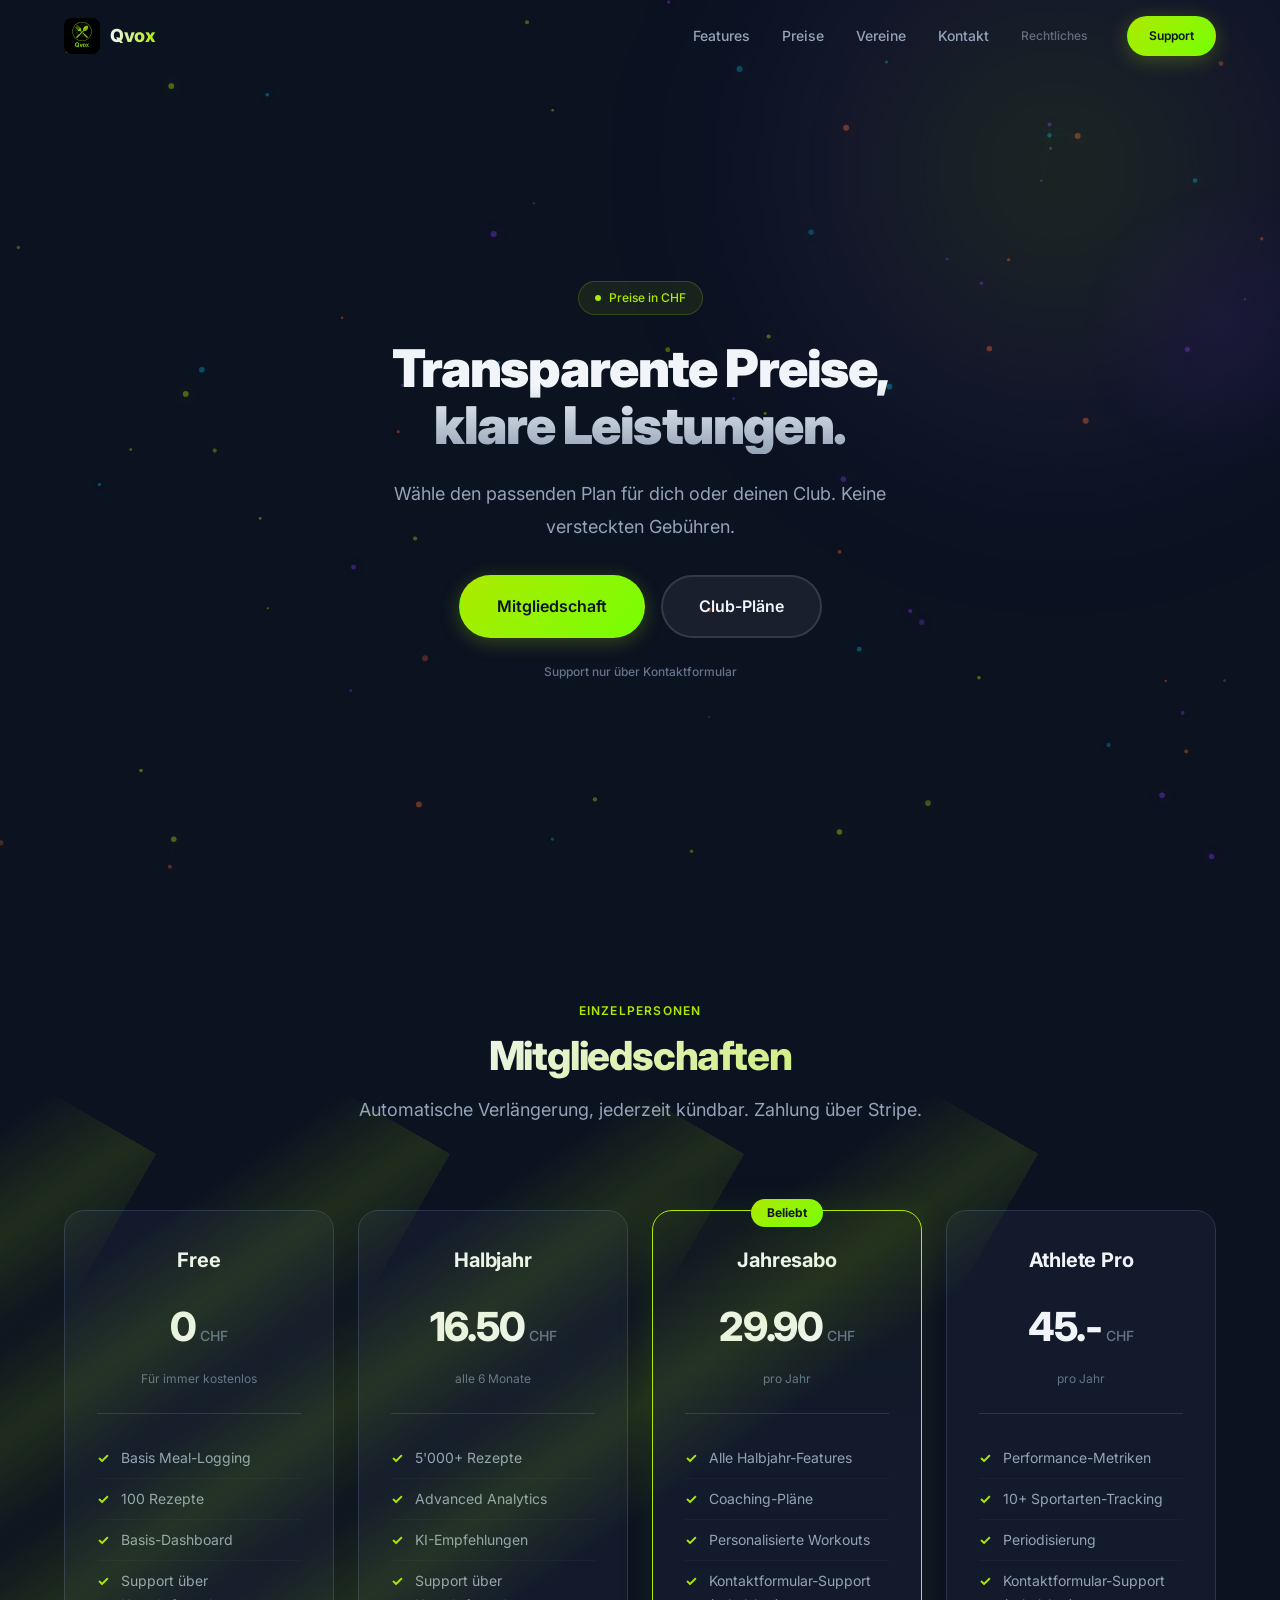
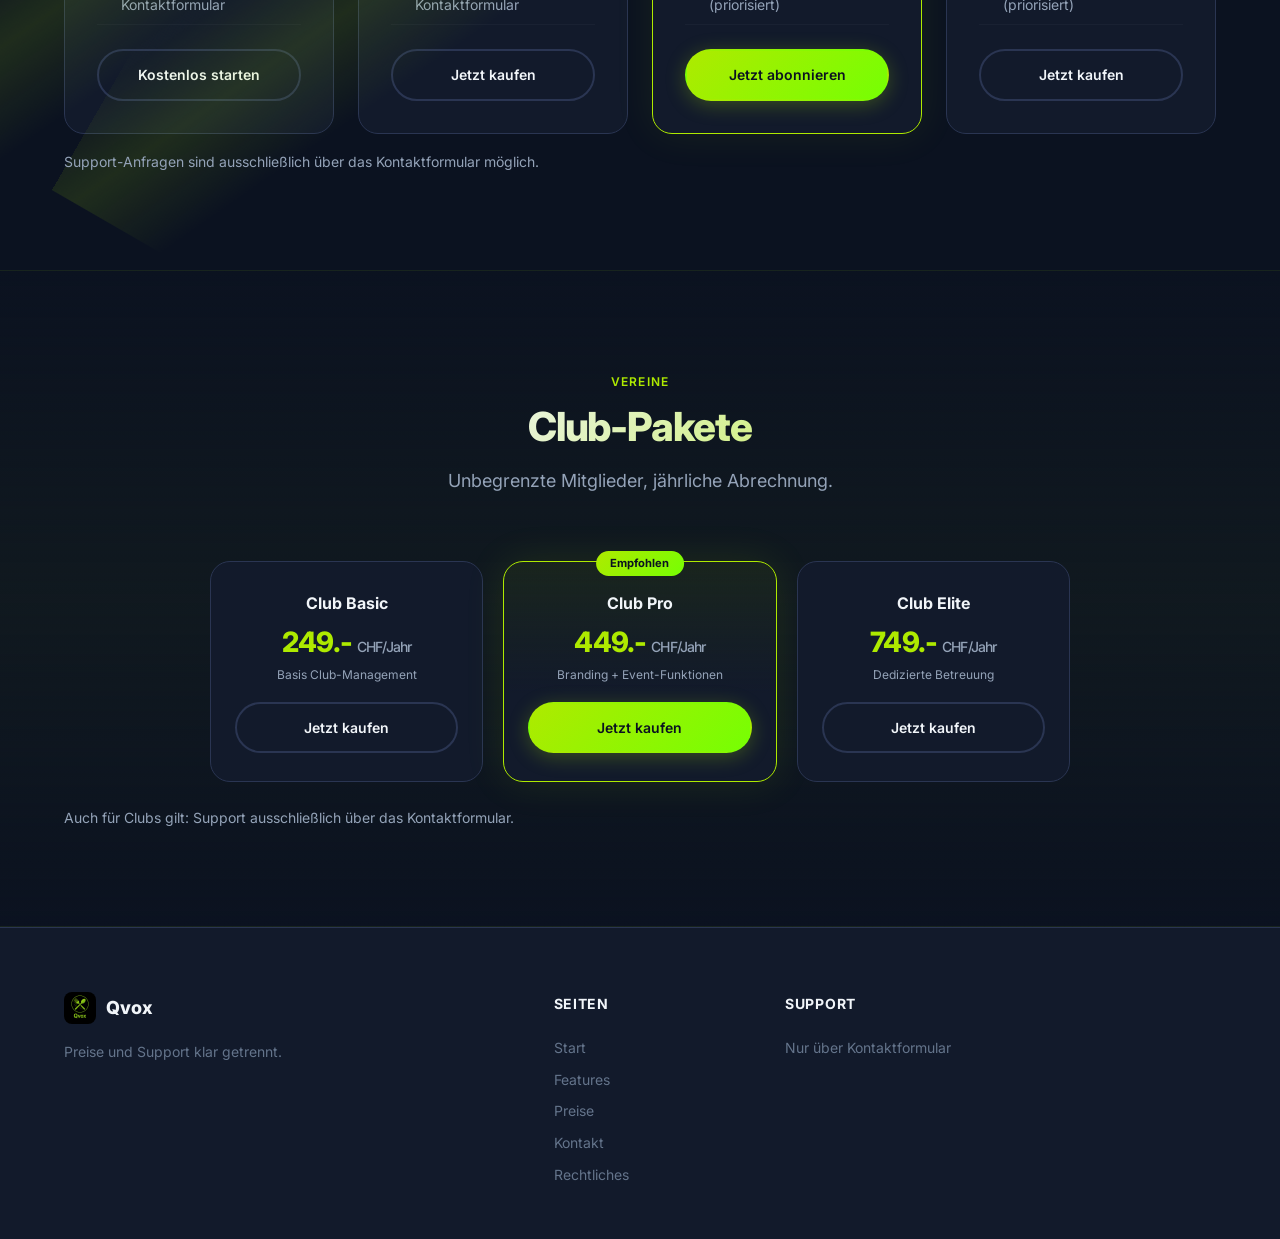
==== commit edffe466: "Polish text encoding and fix homepage qvox link target" ====
--- a/preise/index.html
+++ b/preise/index.html
@@ -1,10 +1,10 @@
-﻿<!doctype html>
+<!doctype html>
 <html lang="de">
 <head>
   <meta charset="utf-8" />
   <meta name="viewport" content="width=device-width,initial-scale=1" />
-  <title>Qvox Preise - PlÃ¤ne fÃ¼r Einzelpersonen und Clubs</title>
-  <meta name="description" content="Qvox PreisÃ¼bersicht mit Free, Jahresplan, Athlete Pro und Club-Paketen. Transparente CHF-Preise und Stripe-Zahlung." />
+  <title>Qvox Preise - Pläne für Einzelpersonen und Clubs</title>
+  <meta name="description" content="Qvox Preisübersicht mit Free, Jahresplan, Athlete Pro und Club-Paketen. Transparente CHF-Preise und Stripe-Zahlung." />
   <link rel="canonical" href="https://qvox.ch/preise/" />
   <link rel="apple-touch-icon" href="qvox_logo.png" />
   <link rel="preconnect" href="https://fonts.googleapis.com" />
@@ -28,7 +28,7 @@
       <a href="../rechtliches.html" class="nav-legal">Rechtliches</a>
     </nav>
     <a href="../kontakt.html#support-form" class="btn btn--sm btn--primary header__cta">Support</a>
-    <button class="header__burger" id="navToggle" aria-label="MenÃ¼ Ã¶ffnen">
+    <button class="header__burger" id="navToggle" aria-label="Menü öffnen">
       <span></span><span></span><span></span>
     </button>
   </div>
@@ -41,12 +41,12 @@
     <div class="hero__content">
       <span class="hero__badge"><span class="hero__badge-dot"></span>Preise in CHF</span>
       <h1 class="hero__title">Transparente Preise,<br>klare Leistungen.</h1>
-      <p class="hero__sub">WÃ¤hle den passenden Plan fÃ¼r dich oder deinen Club. Keine versteckten GebÃ¼hren.</p>
+      <p class="hero__sub">Wähle den passenden Plan für dich oder deinen Club. Keine versteckten Gebühren.</p>
       <div class="hero__actions">
         <a href="#membership" class="btn btn--primary btn--lg">Mitgliedschaft</a>
-        <a href="#clubs" class="btn btn--ghost btn--lg">Club-PlÃ¤ne</a>
+        <a href="#clubs" class="btn btn--ghost btn--lg">Club-Pläne</a>
       </div>
-      <p class="hero__trust">Support nur Ã¼ber Kontaktformular</p>
+      <p class="hero__trust">Support nur &uuml;ber Kontaktformular</p>
     </div>
   </div>
 </section>
@@ -56,7 +56,7 @@
     <div class="section__head reveal">
       <span class="section__eyebrow">Einzelpersonen</span>
       <h2 class="section__title">Mitgliedschaften</h2>
-      <p class="section__sub">Automatische VerlÃ¤ngerung, jederzeit kÃ¼ndbar. Zahlung Ã¼ber Stripe.</p>
+      <p class="section__sub">Automatische Verlängerung, jederzeit kündbar. Zahlung über Stripe.</p>
     </div>
 
     <div class="pricing__grid">
@@ -64,13 +64,13 @@
         <div class="price-card__head">
           <h3>Free</h3>
           <div class="price-card__price"><span class="price-card__amount">0</span><span class="price-card__currency">CHF</span></div>
-          <p class="price-card__period">FÃ¼r immer kostenlos</p>
+          <p class="price-card__period">Für immer kostenlos</p>
         </div>
         <ul class="price-card__features">
           <li>Basis Meal-Logging</li>
           <li>100 Rezepte</li>
           <li>Basis-Dashboard</li>
-          <li>Support Ã¼ber Kontaktformular</li>
+          <li>Support &uuml;ber Kontaktformular</li>
         </ul>
         <a href="https://qvox.ch/app/" class="btn btn--outline btn--block">Kostenlos starten</a>
       </div>
@@ -85,7 +85,7 @@
           <li>5'000+ Rezepte</li>
           <li>Advanced Analytics</li>
           <li>KI-Empfehlungen</li>
-          <li>Support Ã¼ber Kontaktformular</li>
+          <li>Support &uuml;ber Kontaktformular</li>
         </ul>
         <a href="https://buy.stripe.com/aFa7sE4rUcBccEdaPtfMA00" target="_blank" rel="noopener" class="btn btn--outline btn--block">Jetzt kaufen</a>
       </div>
@@ -99,7 +99,7 @@
         </div>
         <ul class="price-card__features">
           <li>Alle Halbjahr-Features</li>
-          <li>Coaching-PlÃ¤ne</li>
+          <li>Coaching-Pläne</li>
           <li>Personalisierte Workouts</li>
           <li>Kontaktformular-Support (priorisiert)</li>
         </ul>
@@ -122,7 +122,7 @@
       </div>
     </div>
 
-    <p class="pricing__support-note reveal">Support-Anfragen sind ausschlieÃŸlich Ã¼ber das Kontaktformular mÃ¶glich.</p>
+    <p class="pricing__support-note reveal">Support-Anfragen sind ausschlie&szlig;lich &uuml;ber das Kontaktformular m&ouml;glich.</p>
   </div>
 </section>
 
@@ -131,7 +131,7 @@
     <div class="section__head reveal">
       <span class="section__eyebrow">Vereine</span>
       <h2 class="section__title">Club-Pakete</h2>
-      <p class="section__sub">Unbegrenzte Mitglieder, jÃ¤hrliche Abrechnung.</p>
+      <p class="section__sub">Unbegrenzte Mitglieder, jährliche Abrechnung.</p>
     </div>
 
     <div class="clubs__pricing-cards">
@@ -155,7 +155,7 @@
         <a href="https://buy.stripe.com/4gMaEQ9Me44G6fPe1FfMA01" target="_blank" rel="noopener" class="btn btn--outline">Jetzt kaufen</a>
       </div>
     </div>
-    <p class="pricing__support-note reveal">Auch fÃ¼r Clubs gilt: Support ausschlieÃŸlich Ã¼ber das Kontaktformular.</p>
+    <p class="pricing__support-note reveal">Auch f&uuml;r Clubs gilt: Support ausschlie&szlig;lich &uuml;ber das Kontaktformular.</p>
   </div>
 </section>
 </main>
@@ -180,7 +180,7 @@
       </div>
       <div class="footer__col">
         <h4>Support</h4>
-        <a href="kontakt.html#support-form">Nur Ã¼ber Kontaktformular</a>
+        <a href="../kontakt.html#support-form">Nur &uuml;ber Kontaktformular</a>
       </div>
     </div>
   </div>
@@ -189,4 +189,3 @@
 <script src="../script.js"></script>
 </body>
 </html>
-
